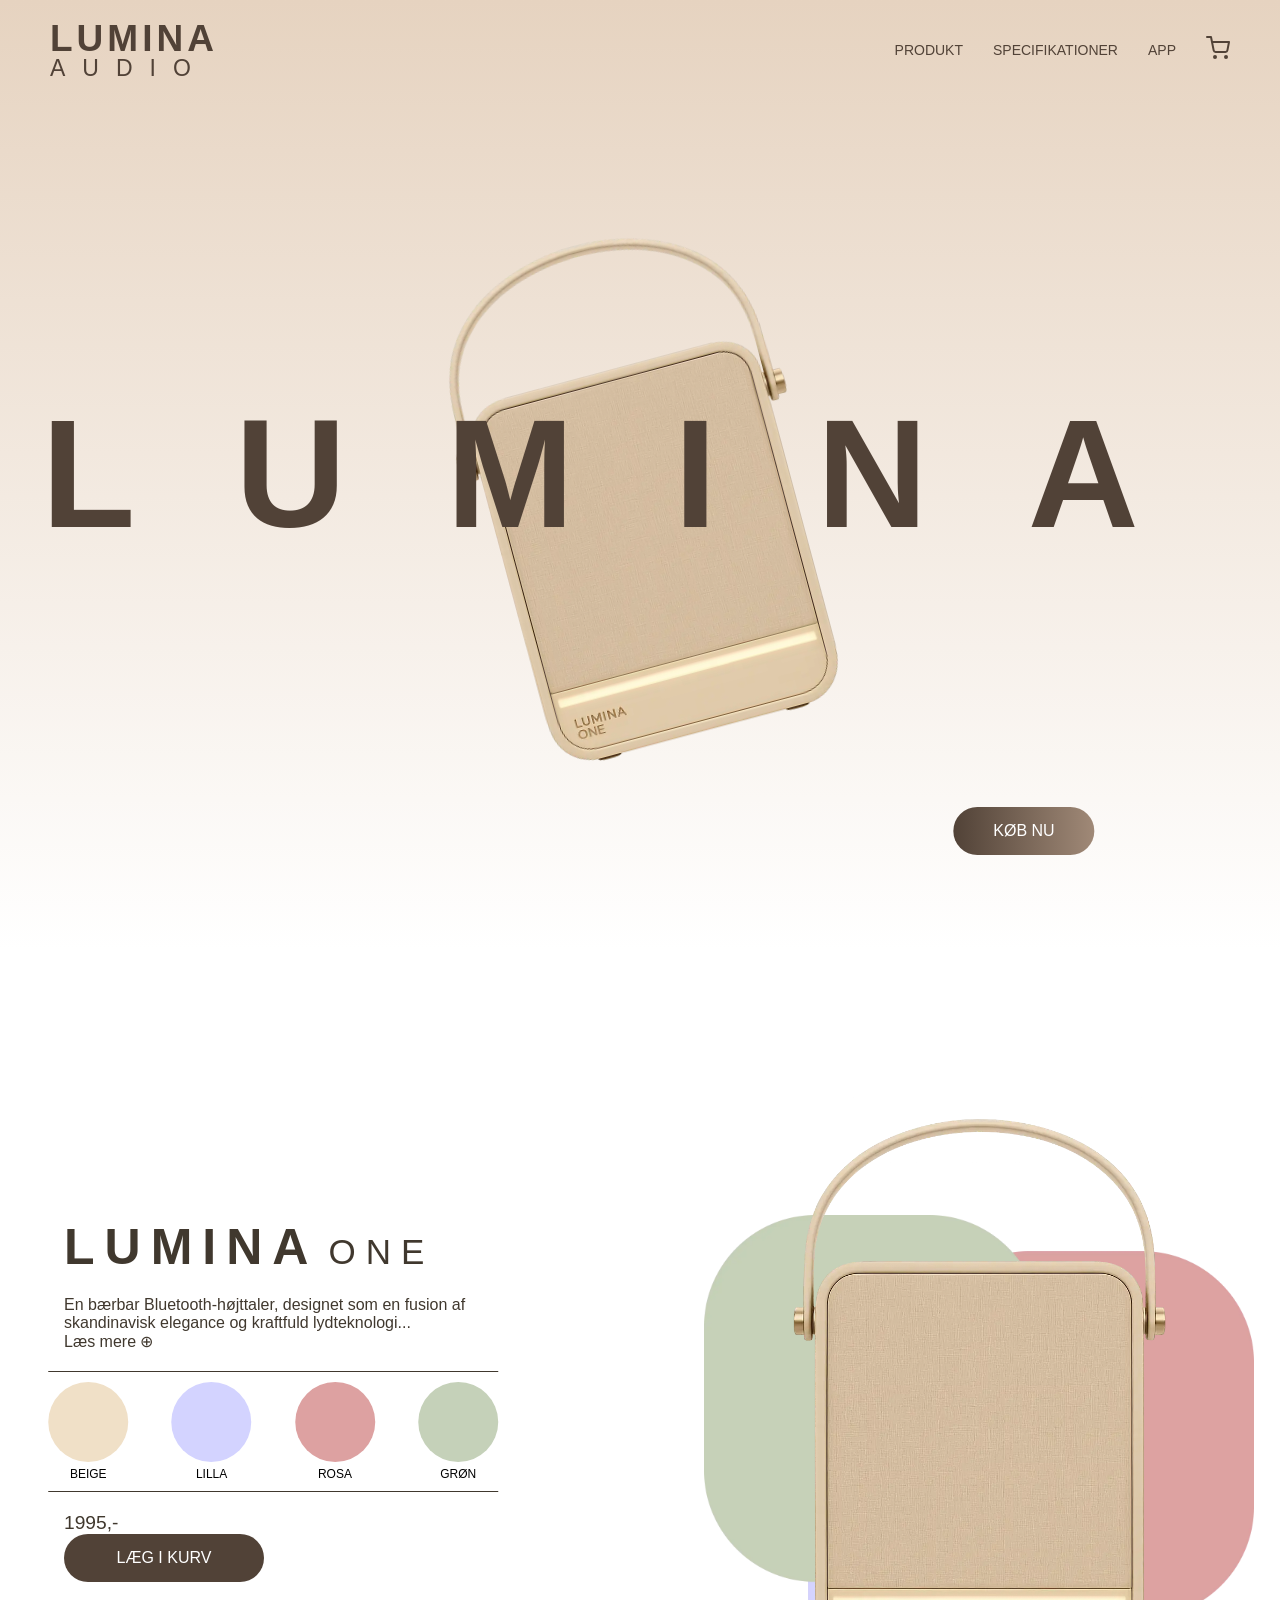
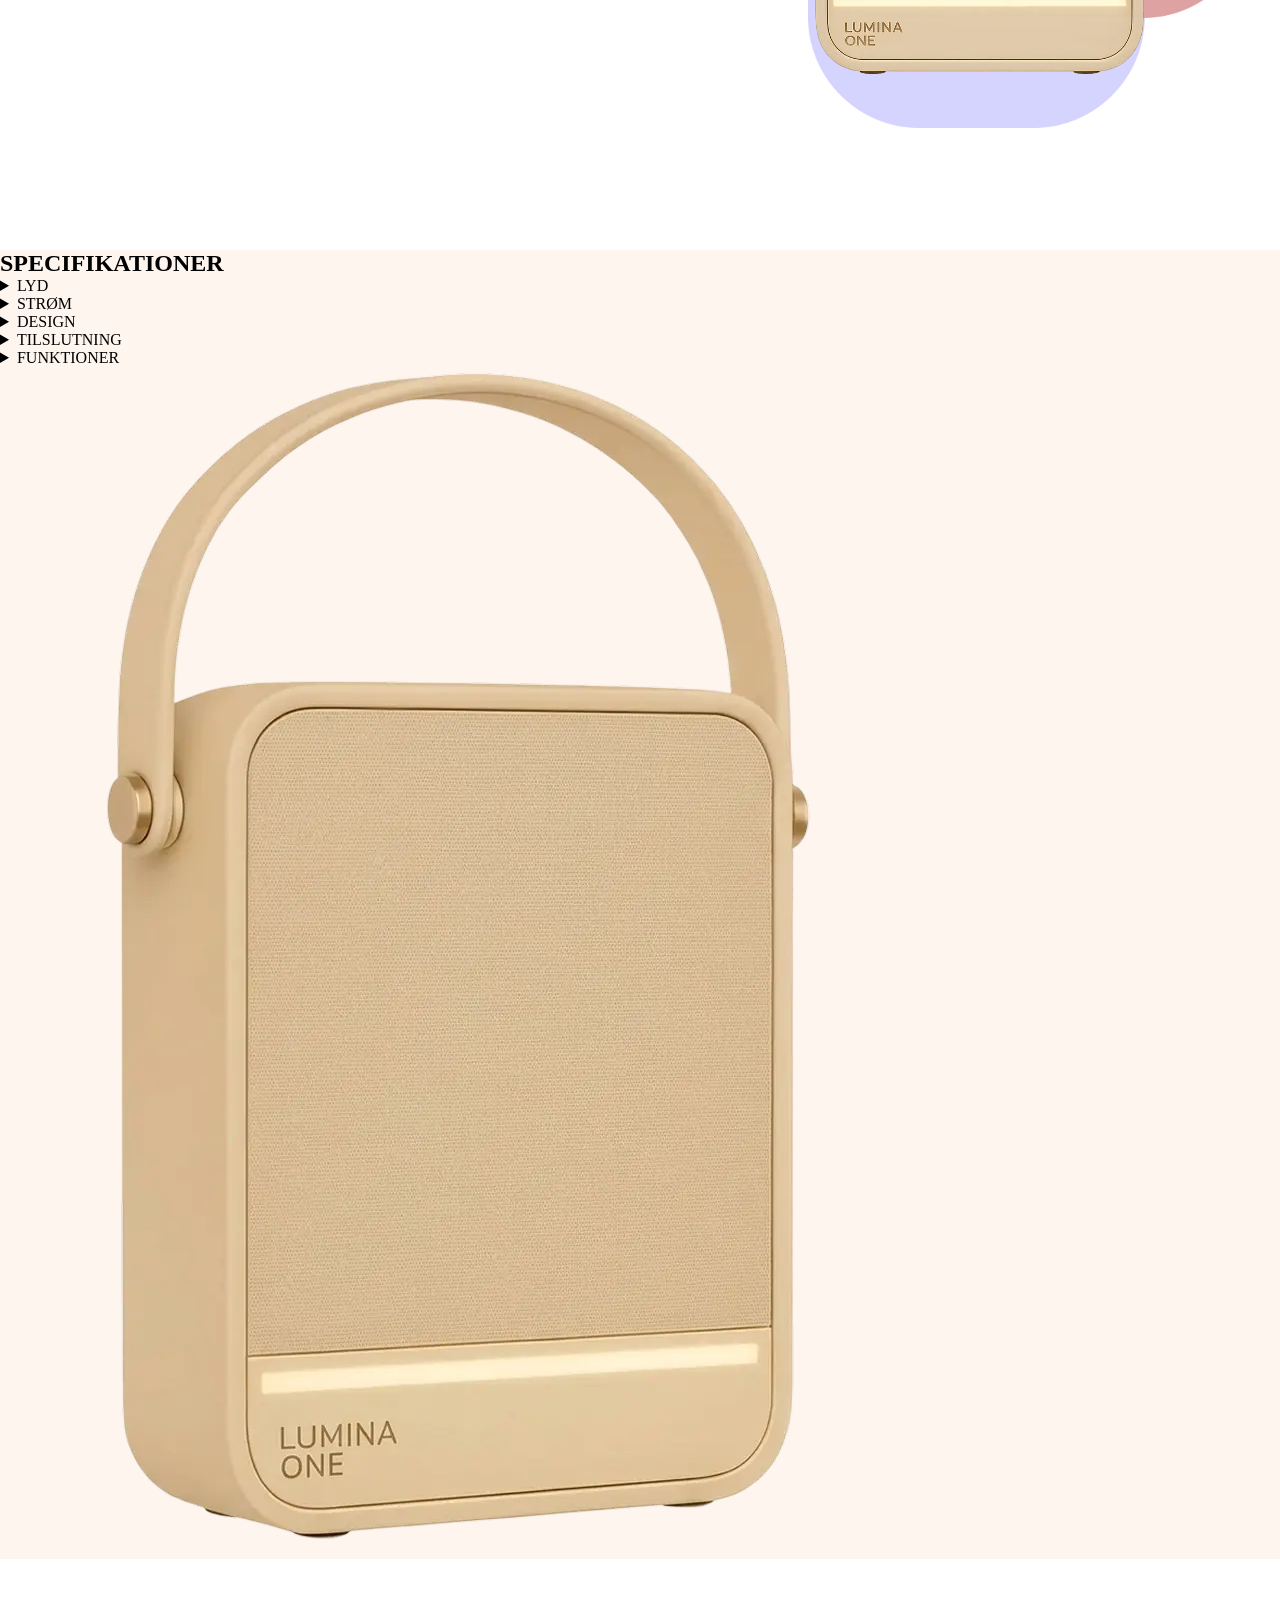
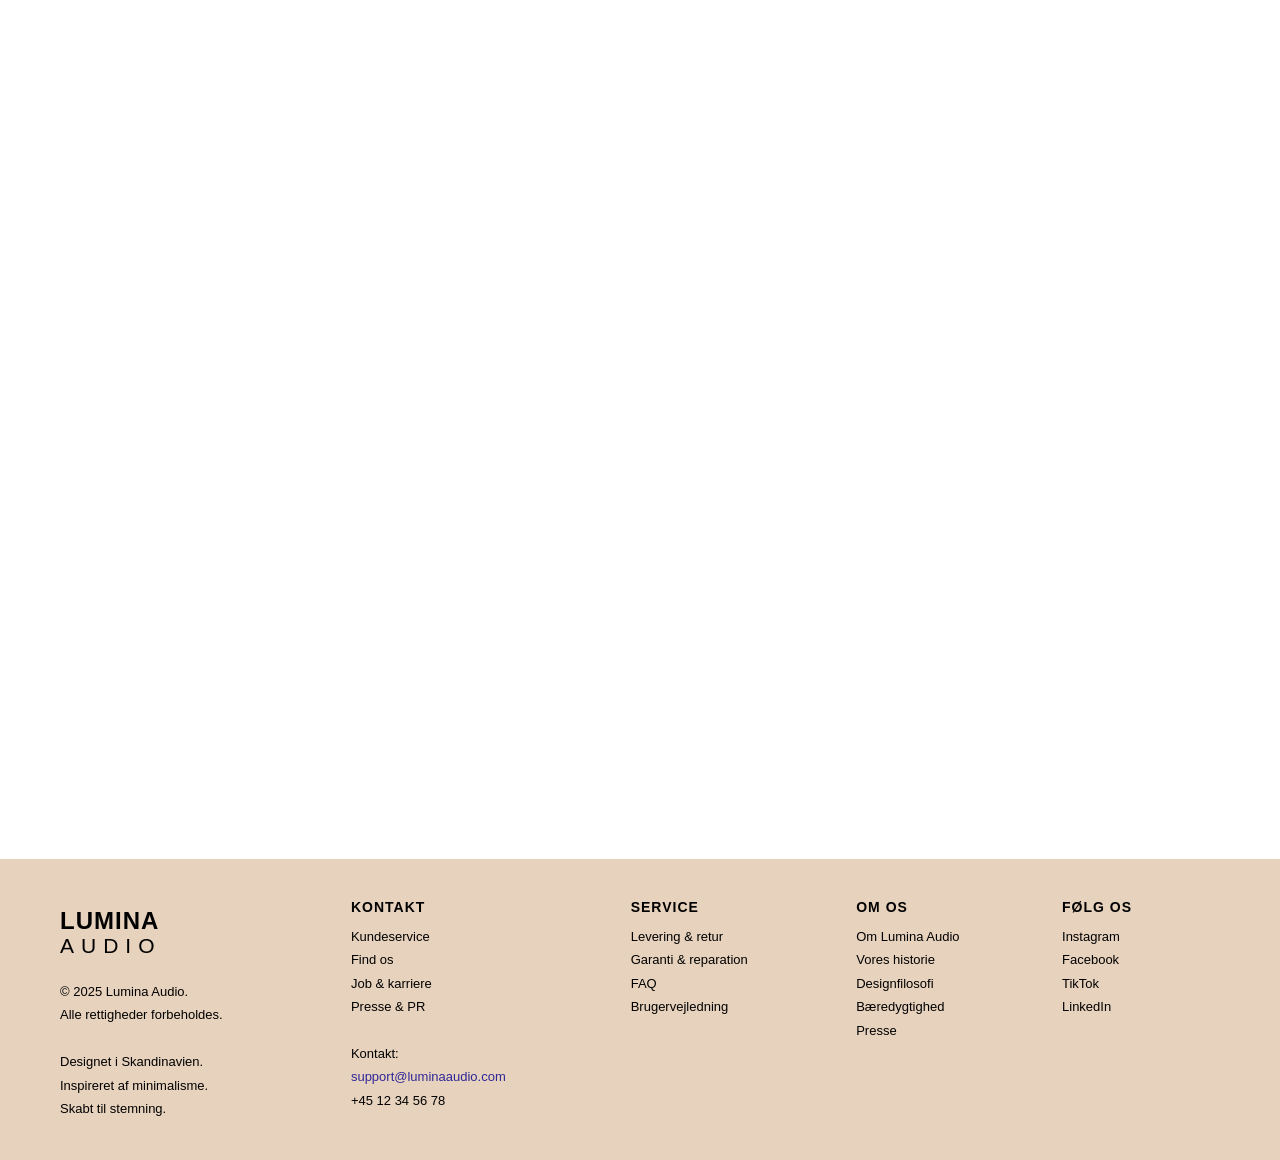
==== index.html @ b117fc0c "10. commit – optimeret og opdateret fonte i CSS - Fjernet de tre importerede fonte for at reducere m" ====
<!doctype html>
<html lang="da">
<head>
  <meta charset="UTF-8">
  <meta name="viewport" content="width=device-width, initial-scale=1.0">
  <title>Lumina Audio</title>
  <link rel="stylesheet" href="css/style.css">
  <link rel="shortcut icon" href="img/favicon.ico" type="image/x-icon">
</head>
<body>
<main>
<!-- Hero section med navbar -->
<section class="hero">
  <header>
    <nav class="navbar">
      <a href="index.html" class="logo">
        <p id="logo1">LUMINA</p>
        <p id="logo2">AUDIO</p>
      </a>

      <ul class="nav-links">
        <li>
          <a href="#produktus">PRODUKT</a>
        </li>
        <li>
          <a href="#specs">SPECIFIKATIONER</a>
        </li>
        <li>
          <a href="#app">APP</a>
        </li>
        <li>
          <a href="tak.html" aria-label="Gå til kurv">
            <img src="img/kurv.svg" alt="" class="cart">
          </a>
        </li>
        <li class="menu-toggle">
          <button type="button" aria-label="Åbn menu">
            ☰
          </button>
  </li>
      </ul>
    </nav>
  </header>

  <section class="hero-content">
    <h1 class="hovedskrift">LUMINA</h1>
    <img src="img/lumina-one-beige.webp" alt="Lumina One Bluetooth-højttaler i beige, 15 cm høj, 10 cm bred og 5 cm dyb" class="hero-img">
  
    <a href="tak.html" class="knap1">KØB NU</a>
  </section>
</section>

      <!-- Produkt sektion -->
      <section id="produktus" class="produkt">
        <article class="produktinfo">
          <div class="product-title">
            <h1 class="speclumina">LUMINA</h1>
            <span class="specone">ONE</span>
          </div>

          <details class="produktbeskrivelse">
            <summary>
              <span class="kort-beskrivelse">
                En bærbar Bluetooth-højttaler, designet som en fusion af
                skandinavisk elegance og kraftfuld lydteknologi...
              </span>

              <span class="laes-mere">
                Læs mere <span aria-hidden="true">⊕</span>
              </span>

              <span class="laes-mindre">
                Læs mindre <span aria-hidden="true">⊖</span>
              </span>
            </summary>

            <p>
              LUMINA One er en bærbar Bluetooth-højttaler, designet som en
              fusion af skandinavisk elegance og kraftfuld lydteknologi. Den er
              lavet til at være let, smuk og social, og har funktioner, der
              passer til den livsstil, hvor musik er et fællesskab – ikke bare
              en baggrund.
            </p>
          </details>

          <!-- FARVEVÆLGER MED STREGER -->
          <fieldset class="color-selector">
            <legend>Vælg farve</legend>

            <label for="beige" class="color-option">
              <input type="radio" id="beige" name="color" value="beige"/>
              <span class="color moonlight-white" aria-hidden="true"></span>
              <span>BEIGE</span>
            </label>

            <label for="lilla" class="color-option">
              <input type="radio" id="lilla" name="color" value="lilla" />
              <span class="color lavender-mist" aria-hidden="true"></span>
              <span>LILLA</span>
            </label>

            <label for="rosa" class="color-option">
              <input type="radio" id="rosa" name="color" value="rosa" />
              <span class="color dusty-rose" aria-hidden="true"></span>
              <span>ROSA</span>
            </label>

            <label for="groen" class="color-option">
              <input type="radio" id="groen" name="color" value="grøn" />
              <span class="color sage-green" aria-hidden="true"></span>
              <span>GRØN</span>
            </label>
          </fieldset>

          <p class="pris">1995,-</p>

          <a href="tak.html" class="buy">LÆG I KURV</a>
        </article>

  <figure>
    <img src="img/lumina-one-beige.webp" 
        alt="Lumina One Bluetooth-højttaler i beige, 15 cm høj, 10 cm bred og 5 cm dyb" 
        loading="lazy"
        class="billede">
  </figure>
  <figure>
    <img src="img/farve-illustration.webp" 
        class="trefarver" 
        alt=""
        loading="lazy">
  </figure>
</section>

  <!-- Specifikationer -->
<section class="specs" id="specs">

  <h2>SPECIFIKATIONER</h2>

  <details>
    <summary>LYD</summary>
    <p>
      Lydstyrke: Op til 100 dB – nok til en strandfest eller
      park-picnic uden at være “for meget”.
    </p>
  </details>

  <details>
    <summary>STRØM</summary>
    <p>
      Batteritid: Op til 18 timers spilletid – genopladeligt
      batteri via USB-C.
    </p>
  </details>

  <details>
    <summary>DESIGN</summary>
    <p>
      Vægt: Kun 1,5 kg – nem at tage med i hånden eller i den
      medfølgende stof-tote bag.
    </p>
    <p>
      Design: Bløde former, stofbeklædt front. Findes i farverne:
      Moonlight White, Dusty Rose, Sage Green, Lavender Mist.
    </p>
  </details>

  <details>
    <summary>TILSLUTNING</summary>
    <p>
      Bluetooth 5.3, AUX-indgang og mulighed for at parre op til
      3 andre Lumina One enheder.
    </p>
  </details>

  <details>
    <summary>FUNKTIONER</summary>
    <p>
      Social Connect: Funktion der gør det nemt at "blende" din
      playliste med andres via app'en – perfekt til fællesfester.
    </p>
    <p>
      IPX5 vandafvisende – tåler lidt regn og pool-splash.
    </p>
    <p>
      Lysstemning: Integreret ambient-lys med forskellige
      stemninger.
    </p>
  </details>

  <img
    class="specs-image"
    src="img/lumina-one-beige-roteret.webp"
    alt="Lumina One Bluetooth-højttaler i beige"
    loading="lazy"
  >

</section>

      <!-- App -->
      <section class="app" id="app"></section>
    </main>
    <!-- Footer -->
    <footer>
      <table>
        <tr>
          <td class="col">
            <p class="footer-logo1">LUMINA </p>
            <p class="footer-logo2">AUDIO</p>
            <p>
              © 2025 Lumina Audio.<br />
              Alle rettigheder forbeholdes.<br /><br />
              Designet i Skandinavien.<br />
              Inspireret af minimalisme.<br />
              Skabt til stemning.
            </p>
          </td>
          <td class="col">
            <h3>KONTAKT</h3>
            <p>
              Kundeservice<br />
              Find os<br />
              Job & karriere<br />
              Presse & PR<br /><br />
              Kontakt:<br />
              <a href="mailto:support@luminaaudio.com" class="mail"
                >support@luminaaudio.com</a
              ><br />
              +45 12 34 56 78
            </p>
          </td>
          <td class="col">
            <h3>SERVICE</h3>
            <p>
              Levering & retur<br />
              Garanti & reparation<br />
              FAQ<br />
              Brugervejledning
            </p>
          </td>
          <td class="col">
            <h3>OM OS</h3>
            <p>
              Om Lumina Audio<br />
              Vores historie<br />
              Designfilosofi<br />
              Bæredygtighed<br />
              Presse
            </p>
          </td>
          <td class="col">
            <h3>FØLG OS</h3>
            <p>
              Instagram<br />
              Facebook<br />
              TikTok<br />
              LinkedIn
            </p>
          </td>
        </tr>
      </table>
    </footer>
  </body>
</html>
---- css/style.css ----
/* Reset */
* {
  margin: 0;
  padding: 0;
  box-sizing: border-box;
}

html {
  scroll-behavior: smooth;
}

:root {
  --farve1: #fef5ef;
  --farve2: #e1d3c2;
  --farve3: #f0e4d9;
  --font-farve: #514237;

    --logo-font: "Arial Narrow", Arial, sans-serif;
    --overskrift-font: "Avenir Next", Arial, sans-serif;
    --brødtekst-font: "Helvetica Neue", Arial, sans-serif;
}
/* Hero sektion */
.hero {
  background: linear-gradient(to bottom, rgba(230, 211, 192, 1), white);
  position: relative;
  width: 100%;
  max-width: 100%;
  overflow: hidden;
}

/* Navbar */
/*præsenter dette også*/
.navbar {
  width: 100%;
  padding: 20px 50px;
  display: flex;
  justify-content: space-between;
  align-items: center;
  position: fixed;
  top: 0;
  left: 0;
  z-index: 15;
  background: transparent;
}

.logo {
  display: flex;
  flex-direction: column;
  line-height: 1;
  text-decoration: none;
}

#logo1 {
  font-family: var(--logo-font);
  font-size: 37px;
  font-weight: 700;
  color: var(--font-farve);
  letter-spacing: 4px;
}

#logo2 {
  font-family: var(--brødtekst-font);
  font-size: 23px;
  color: var(--font-farve);
  letter-spacing: 17px;
}

.nav-links {
  list-style: none;
  display: flex;
  gap: 30px;
  align-items: center;
}

.nav-links a {
  font-family: var(--brødtekst-font);
  font-size: 14px;
  text-decoration: none;
  color: var(--font-farve);
  transition: 0.3s ease;
}
.nav-links a:hover {
  color: #a08977;
}

.cart {
  width: 24px;
  height: auto;
  transition: 0.3s ease;
}
.cart:hover {
  transform: scale(1.1);
}

.menu-toggle {
  display: none;
}

.menu-toggle button {
  border: none;
  background: none;
  font-size: 22px;
  color: var(--font-farve);
  cursor: pointer;
}

/* Hero indhold */
.hero-content {
  position: relative;
  display: grid;
  justify-content: center;
  align-items: center;
  padding: 120px 5% 80px; /* procentbaseret vandret padding */
  text-align: center;
  z-index: 1;
  width: 100%;
  max-width: 100%;
}

/* Præsenter dette hero section */
.hovedskrift {
  font-family: var(--overskrift-font);
  font-size: clamp(4rem, 12vw, 12rem); /* min, fleks, maks tekststørrelse*/
  font-weight: 700;
  color: var(--font-farve);
  line-height: 1;
  position: absolute;
  top: 50%;
  left: 50%;
  transform: translate(-50%, -50%);
  z-index: 2;
  letter-spacing: 100px;
  white-space: nowrap;
}

.hero-img {
  width: min(500px, 45vw);
  height: auto;
  position: relative;
  z-index: 1;
  justify-self: center;
  transform: rotate(-15deg);
}

/* Knap */
.knap1 {
  position: absolute;
  bottom: 10%;
  left: 80%;
  transform: translateX(-50%);
  padding: 15px 40px;
  border: none;
  border-radius: 30px;
  background: linear-gradient(to right, #514237, #a08977);
  color: white;
  font-family: var(--overskrift-font);
  font-size: 16px;
  cursor: pointer;
  transition: 0.3s ease;
  text-decoration: none;
}
.knap1:hover {
  transform: translateX(-50%) scale(1.05);
}

/*præsentation af hero færdig*/

/* Produkt sektion */
.produkt {
  background: #ffffff;
  display: flex;
  flex-wrap: wrap;
  justify-content: space-between;
  align-items: center;
  gap: 40px;
  min-height: 100vh;
  padding: 80px 5%;
}

.product-title {
  display: flex;
  align-items: baseline;
  gap: 10px;
}

.speclumina {
  font-size: 50px;
  font-family: var(--logo-font);
  color: #40382e;
  letter-spacing: 10px;
}
.specone {
  font-size: 35px;
  font-family: var(--brødtekst-font);
  color: #40382e;
  letter-spacing: 10px;
}

.produktbeskrivelse {
  font-family: var(--brødtekst-font);
  font-size: 16px;
  color: #40382e;
  margin: 20px 0;
}

/* FARVEVÆLGER */
.color-selector {
  border-top: 1px solid #40382e;
  border-bottom: 1px solid #40382e;
  padding: 10px 0;
  margin: 20px 0;
  width: 100%;
  display: flex;
  justify-content: space-between;
  gap: 8px;
  border-left: none;
  border-right: none;
  border-radius: 0;
  transform: translateX(-3.5%);
}

.color-selector legend {
  position: absolute;
  width: 1px;
  height: 1px;
  overflow: hidden;
  clip: rect(0 0 0 0);
}

.color-option {
  display: flex;
  flex-direction: column;
  align-items: center;
  gap: 5px;
  cursor: pointer;
  font-family: var(--brødtekst-font);
  font-size: 12px;
}

.color-option input {
  position: absolute;
  opacity: 0;
}

.color {
  width: 80px;
  height: 80px;
  border-radius: 50%;
  display: block;
}

.color-option input:checked + .color {
  outline: 1px solid #40382e;
  outline-offset: 3px;
}

.moonlight-white {
  background-color: #f0e0c7;
}

.lavender-mist {
  background-color: #d3d3ff;
}

.dusty-rose {
  background-color: #dda1a1;
}

.sage-green {
  background-color: #c5d1b9;
}

/* Placering af tekstblok */
.produktinfo {
  flex: 1 1 350px;
  max-width: 450px;
}

/* Knap: LÆG I KURV */
.buy {
  display: inline-block;
  padding: 15px 40px;
  border: none;
  border-radius: 40px;
  background: var(--font-farve);
  color: white;
  font-family: var(--overskrift-font);
  font-size: 16px;
  text-align: center;
  text-decoration: none;
  cursor: pointer;
  transition: 0.3s ease;
  width: min(200px, 25vw);
}
.buy:hover {
  transform: scale(1.05);
}

/* Billeder */
.trefarver {
  position: absolute;
  z-index: 0;
  max-width: 550px;
  width: 43vw;
  left: 55%;
  top: 135%;
}

.billede {
  position: absolute;
  top: 110%;
  left: 55%;
  z-index: 10;
  max-width: 550px;
  width: 43vw;
  height: auto;
}

.produkt-billeder {
  position: relative;
  flex: 1 1 350px;
  min-height: 420px;
}

.pris {
  margin-top: 15px;  
  font-family: var(--brødtekst-font);
  font-size: clamp(16px, 1.5vw, 20px);
  color: #40382e;
}

/* Andre sektioner */
.specs {
  min-height: 100vh;
  background: url("../img/futtemus.png");
  background-size: contain;
  background-position: center;
  background-repeat: no-repeat;
  background-color: var(--farve1);
}
.app {
  min-height: 100vh;
  background: url("../img/diskus.png");
  background-size: contain;
  background-position: center;
  background-repeat: no-repeat;
  background-color: white;
}

/* Footer */
footer {
  background-color: #e7d2bd;
  padding: 40px 60px;
  min-height: 30vh;
  color: black;
  font-family: var(--brødtekst-font);
}
footer table {
  width: 100%;
  border-collapse: collapse;
}
footer .col {
  vertical-align: top;
  padding-right: 40px;
}
.footer-logo1 {
  font-size: 24px;
  font-family: var(--logo-font);
  letter-spacing: 1px;
  font-weight: 600;
}

.footer-logo2 {
    font-size: 21px;
    font-family: var(--logo-font);
    letter-spacing: 7px;
    margin-bottom: 15px;
    margin-top: -15px;
}

footer h3 {
  font-size: 14px;
  margin-bottom: 10px;
  letter-spacing: 1px;
}
footer p {
  font-size: 13px;
  line-height: 1.8;
}
footer a {
  color: black;
  text-decoration: none;
}
footer a:hover {
  text-decoration: underline;
}
.mail {
  color: rgb(47, 39, 152);
}

/* Udfoldelig produktbeskrivelse */

.produktbeskrivelse {
  display: flex;
  flex-direction: column;
}

.produktbeskrivelse summary {
  order: 2;
  list-style: none;
  cursor: pointer;
  display: block;
}

.produktbeskrivelse summary::marker {
  content: "";
}

.produktbeskrivelse summary::-webkit-details-marker {
  display: none;
}

.produktbeskrivelse .kort-beskrivelse {
  display: -webkit-box;
  -webkit-line-clamp: 2;
  -webkit-box-orient: vertical;
  overflow: hidden;
}

.produktbeskrivelse .laes-mere {
  display: block;
  font-family: var(--brødtekst-font);
}

.produktbeskrivelse .laes-mindre {
  display: none;
  font-family: var(--brødtekst-font);
}

.produktbeskrivelse p {
  order: 1;
  margin: 0;
  font-family: var(--brødtekst-font);
}

.produktbeskrivelse:not([open]) p {
  display: none;
}

.produktbeskrivelse[open] .kort-beskrivelse {
  display: none;
}

.produktbeskrivelse[open] .laes-mere {
  display: none;
}

.produktbeskrivelse[open] .laes-mindre {
  display: block;
}

@media (max-width: 600px) {

  /* generel mobil */

  html,
  body {
    width: 100%;
    max-width: 100%;
    margin: 0;
    padding: 0;
    overflow-x: hidden;
  }

  main {
    width: 100%;
    max-width: 100%;
    margin: 0;
    padding: 0;
  }


  /* hero */

  .hero {
    width: 100%;
    max-width: 100%;
    margin: 0;
    padding: 0;
    overflow: hidden;
  }

  .hero-content {
    width: 100%;
    max-width: 100%;
    height: 870px;
    padding: 120px 0 0;
    display: block;
    position: relative;
  }

  #logo1 {
    font-size: 30px;
  }

  .hero-img {
    position: absolute;
    width: 360px;
    max-width: 100%;
    height: auto;
    top: 140px;
    left: 50%;
    transform: translateX(-50%) rotate(-15deg);
    z-index: 1;
  }

  .hovedskrift {
    position: absolute;
    top: 400px;
    left: 50%;
    width: 100%;
    transform: translateX(-50%);
    font-size: 66px;
    letter-spacing: 15px;
    white-space: nowrap;
    text-align: center;
    z-index: 2;
  }

  .knap1 {
    position: absolute;
    top: 690px;
    width: 200px;
    left: 35%;
    transform: translateX(-50%);
    justify-content: center;
    z-index: 3;
    padding: 22.5px;
    font-size: 34px;
    text-decoration: none;
  }


  /* header/navbar */

  .navbar {
    position: absolute;
    top: 0;
    left: 0;
    width: 100%;
    max-width: 100%;
    padding: 40px;
    display: flex;
    justify-content: space-between;
    align-items: center;
    box-sizing: border-box;
    background: var(--farve1);
  }

  #logo1 {
    font-size: 30px;
    letter-spacing: 3px;
  }

  #logo2 {
    font-size: 21px;
    letter-spacing: 11px;
  }

  .nav-links {
    display: flex;
    align-items: center;
    gap: 27px;
  }

  .nav-links li:nth-child(1),
  .nav-links li:nth-child(2),
  .nav-links li:nth-child(3) {
    display: none;
}

.menu-toggle {
  display: block;
}
.menu-toggle button {
  font-size: 50px;
  line-height: 1;
  padding: 0;
}

  .cart {
    width: 44px;
  }


  /* produktsektion */

  .produkt {
    flex-direction: column;
    width: 100%;
    max-width: 100%;
    min-height: auto;
    position: relative;
    padding: 40px 5% 0;
  }

  .produktinfo {
    width: 90%;
    max-width: 350px;
    margin: 0 auto;
  }

  .product-title{
    justify-content: center;
  }

  .trefarver {
    position: absolute;
    max-width: 550px;
    width: 95%;
    left: 2.5%;
    margin-top: -730px;
  }

  .billede {
    position: relative;
    max-width: 550px;
    width: 85%;
    left: 7%;
    margin-top: -85px;
  }

  .pris {
    position: static;
    left: 5%;
    top: 400px;
    font-size: 20px;
  }

  .buy {
    position: static;
    display: block;
    width: 200px;
    padding: 30px;
    font-size: 18px;
    margin: 20px auto 0;
  }

  /* Specifikationer*/
  .specs {
  background-color: var(--farve1);
  padding: 50px 20px;
}

.specs h2 {
  text-align: center;
  margin-bottom: 20px;
  font-size: 30px;
  letter-spacing: 5px;
  font-family: var(--overskrift-font);
  color: var(--font-farve);
}

.specs details {
  border-top: 1px solid #40382e;
  padding: 13px 0;
  font-family: var(--brødtekst-font);
  color: var(--font-farve);
}

.specs details:last-of-type {
  border-bottom: 1px solid #40382e;
}

.specs summary {
  list-style: none;
  cursor: pointer;
  display: flex;
  justify-content: space-between;
  align-items: center;
  padding-left: 10px;
  padding-right: 10px;
  font-size: 18px;
  letter-spacing: 3px;
  font-weight: 500;
}

.specs summary::after {
  content: "+";
  font-size: 28px;
  font-weight: normal;
}

.specs details[open] summary::after {
  content: "−";
}

.specs summary::-webkit-details-marker {
  display: none;
}

.specs details p {
  margin: 20px 0 0;
  font-size: 16px;
  line-height: 1.5;
  font-family: var(--brødtekst-font);
}

.specs-image {
  display: block;
  width: 80%;
  max-width: 350px;
  height: auto;
  margin: 40px auto 0;
}


  /* footer */
  footer {
    width: 100%;
    max-width: 100%;
    box-sizing: border-box;

    margin: 0;
    padding: 30px 20px;

    min-height: auto;
    overflow: hidden;
  }

  footer table {
    width: 100%;
    max-width: 100%;
    table-layout: fixed;
  }

  footer .col {
    padding-right: 10px;
    vertical-align: top;
  }

  footer h2.logo {
    font-size: 16px;
    letter-spacing: 1px;
  }

  footer h3 {
    font-size: 9px;
    margin-bottom: 6px;
  }

  footer p {
    font-size: 9px;
    line-height: 1.5;
  }

}
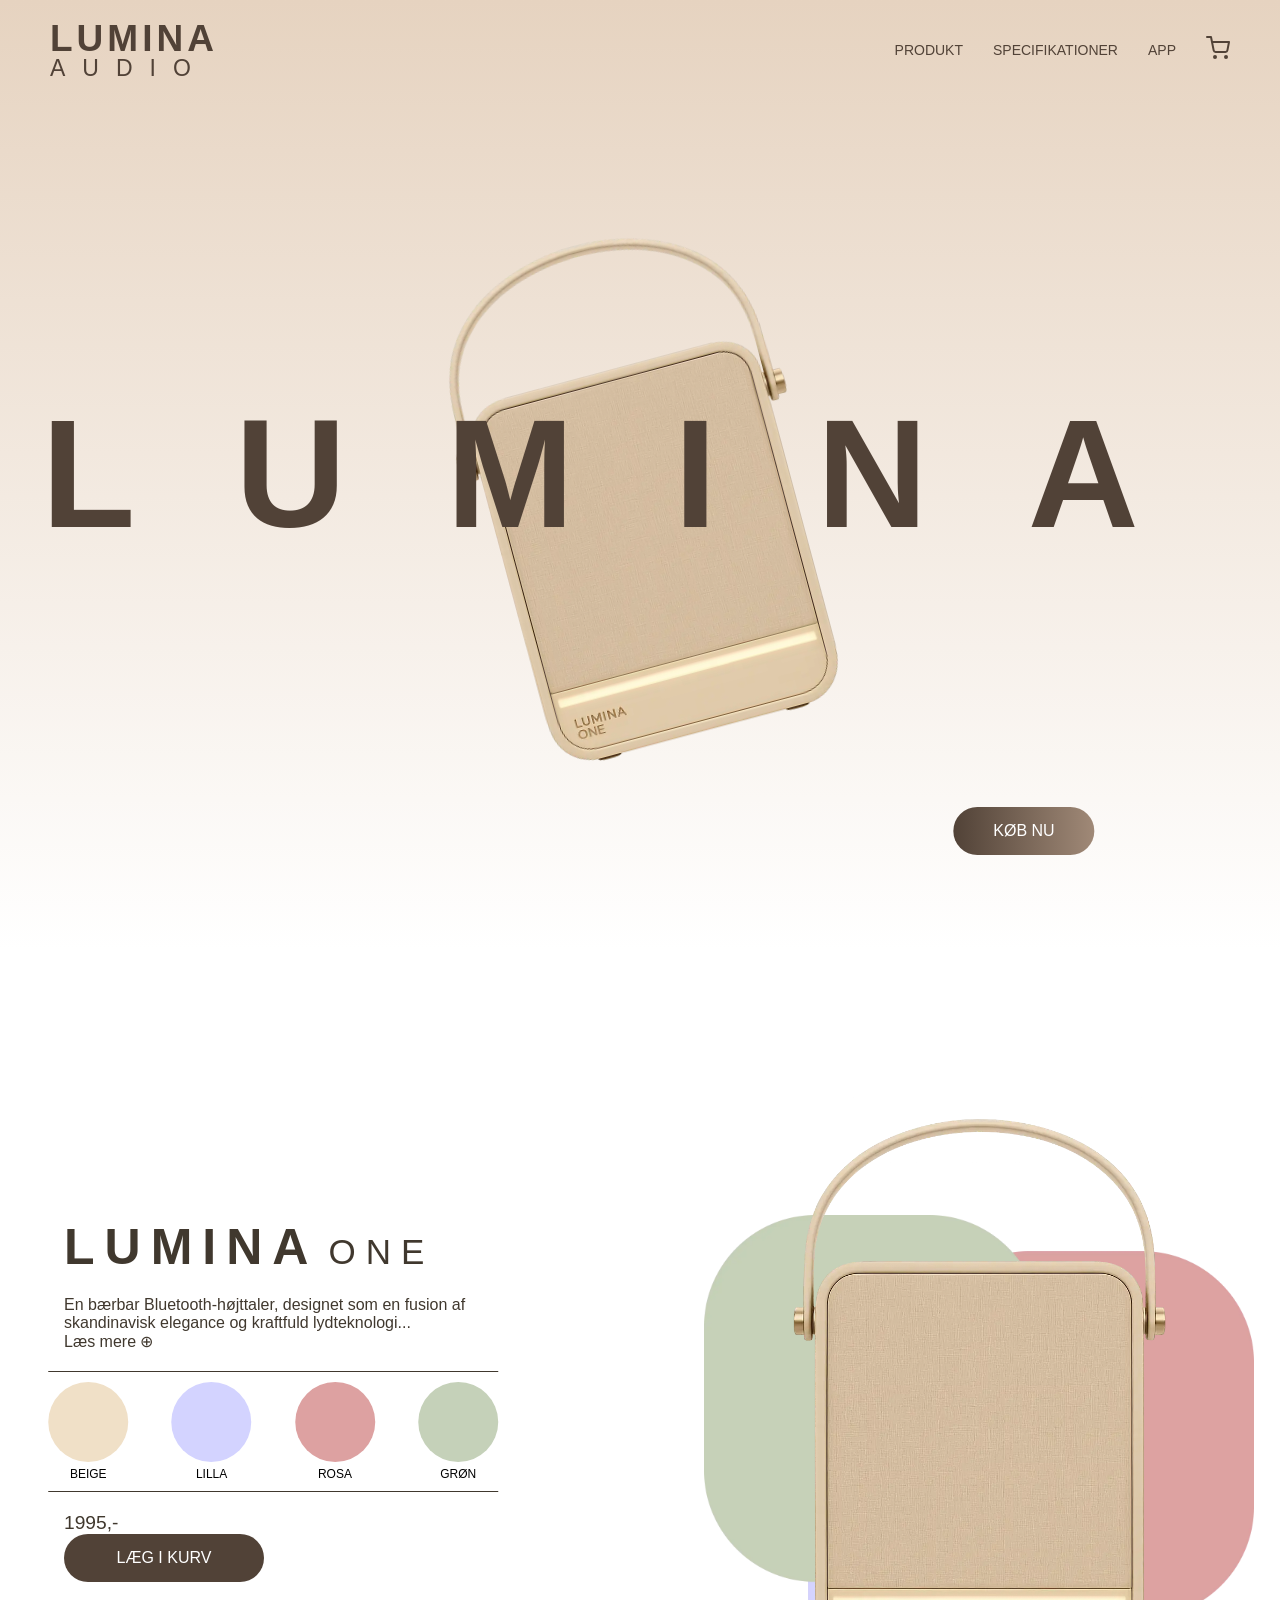
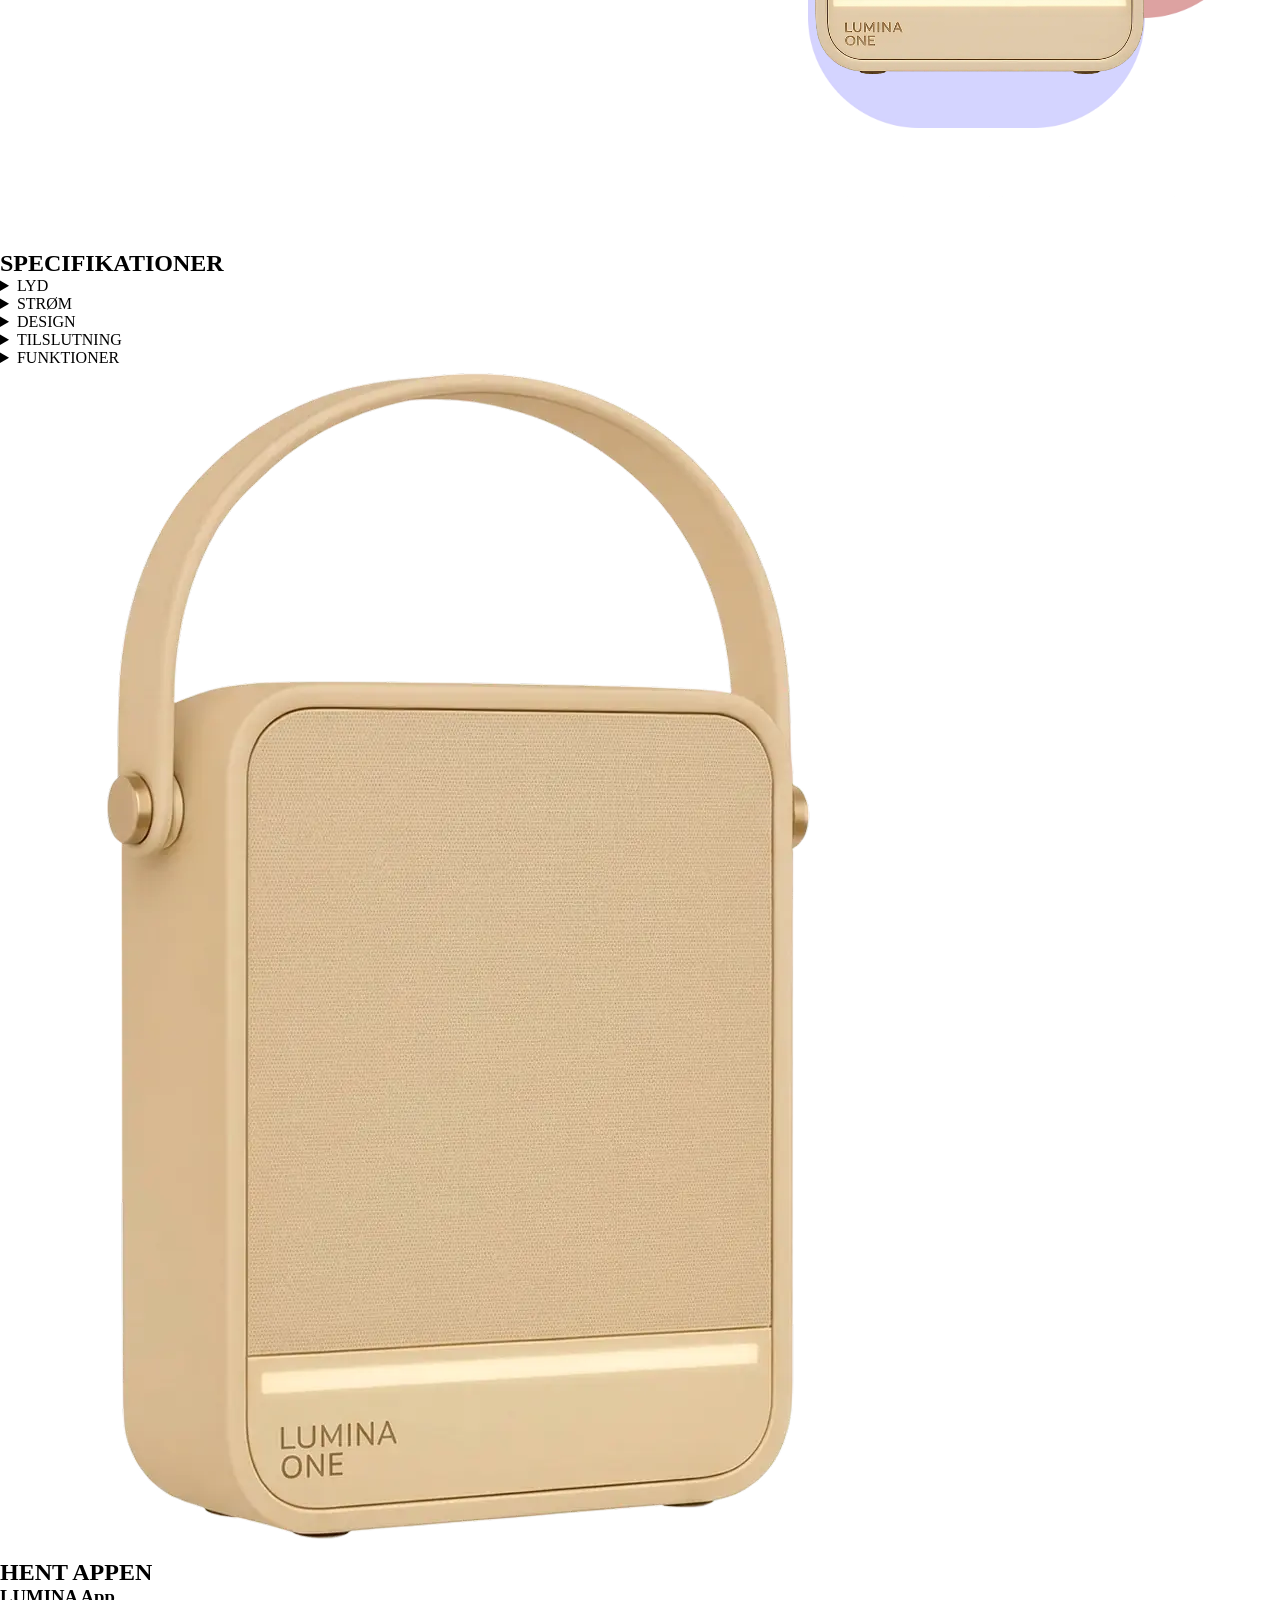
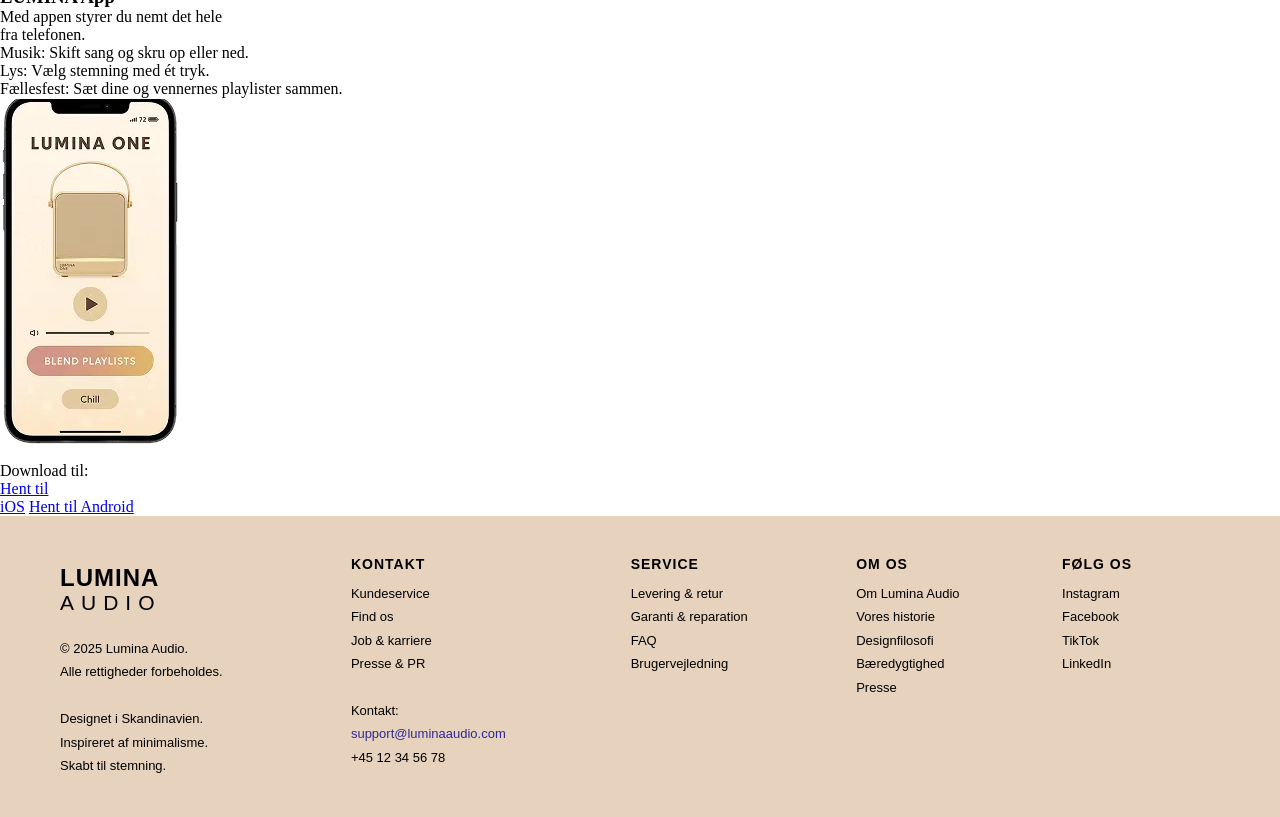
==== commit 20685870: "12. commit – opbygning og styling af app sektionen - Opbygget semantisk HTML til app sektionen  - St" ====
--- a/index.html
+++ b/index.html
@@ -193,11 +193,34 @@
     alt="Lumina One Bluetooth-højttaler i beige"
     loading="lazy"
   >
-
 </section>
 
       <!-- App -->
-      <section class="app" id="app"></section>
+      <section class="app" id="app">
+        <h2>HENT APPEN</h2>
+
+        <h3>LUMINA App</h3>
+
+        <p>Med appen styrer du nemt det hele<br>fra telefonen.</p>
+
+        <ul>
+            <li>Musik: Skift sang og skru op eller ned.</li>
+            <li>Lys: Vælg stemning med ét tryk.</li>
+            <li>Fællesfest: Sæt dine og vennernes playlister sammen.</li>
+        </ul>
+
+        <img src="img/iphone-lumina-app-playlist.webp"
+            alt="Lumina App vist på en smartphone"
+            loading="lazy">
+
+        <div class="download">
+          <p>Download til:</p>
+          <a href="#">Hent til<br> iOS</a>
+          <a href="#">Hent til Android</a>
+        </div>
+
+      </section>
+    
     </main>
     <!-- Footer -->
     <footer>
--- a/css/style.css
+++ b/css/style.css
@@ -19,17 +19,9 @@
     --overskrift-font: "Avenir Next", Arial, sans-serif;
     --brødtekst-font: "Helvetica Neue", Arial, sans-serif;
 }
-/* Hero sektion */
-.hero {
-  background: linear-gradient(to bottom, rgba(230, 211, 192, 1), white);
-  position: relative;
-  width: 100%;
-  max-width: 100%;
-  overflow: hidden;
-}
-
-/* Navbar */
-/*præsenter dette også*/
+
+
+/* Navigation/header */
 .navbar {
   width: 100%;
   padding: 20px 50px;
@@ -104,7 +96,15 @@
   cursor: pointer;
 }
 
-/* Hero indhold */
+/* Hero sektion */
+.hero {
+  background: linear-gradient(to bottom, rgba(230, 211, 192, 1), white);
+  position: relative;
+  width: 100%;
+  max-width: 100%;
+  overflow: hidden;
+}
+
 .hero-content {
   position: relative;
   display: grid;
@@ -117,7 +117,6 @@
   max-width: 100%;
 }
 
-/* Præsenter dette hero section */
 .hovedskrift {
   font-family: var(--overskrift-font);
   font-size: clamp(4rem, 12vw, 12rem); /* min, fleks, maks tekststørrelse*/
@@ -163,8 +162,6 @@
   transform: translateX(-50%) scale(1.05);
 }
 
-/*præsentation af hero færdig*/
-
 /* Produkt sektion */
 .produkt {
   background: #ffffff;
@@ -189,6 +186,7 @@
   color: #40382e;
   letter-spacing: 10px;
 }
+
 .specone {
   font-size: 35px;
   font-family: var(--brødtekst-font);
@@ -203,7 +201,7 @@
   margin: 20px 0;
 }
 
-/* FARVEVÆLGER */
+/* Farvevælger */
 .color-selector {
   border-top: 1px solid #40382e;
   border-bottom: 1px solid #40382e;
@@ -329,24 +327,6 @@
   color: #40382e;
 }
 
-/* Andre sektioner */
-.specs {
-  min-height: 100vh;
-  background: url("../img/futtemus.png");
-  background-size: contain;
-  background-position: center;
-  background-repeat: no-repeat;
-  background-color: var(--farve1);
-}
-.app {
-  min-height: 100vh;
-  background: url("../img/diskus.png");
-  background-size: contain;
-  background-position: center;
-  background-repeat: no-repeat;
-  background-color: white;
-}
-
 /* Footer */
 footer {
   background-color: #e7d2bd;
@@ -355,21 +335,23 @@
   color: black;
   font-family: var(--brødtekst-font);
 }
+
 footer table {
   width: 100%;
   border-collapse: collapse;
 }
+
 footer .col {
   vertical-align: top;
   padding-right: 40px;
 }
+
 .footer-logo1 {
   font-size: 24px;
   font-family: var(--logo-font);
   letter-spacing: 1px;
   font-weight: 600;
 }
-
 .footer-logo2 {
     font-size: 21px;
     font-family: var(--logo-font);
@@ -383,10 +365,12 @@
   margin-bottom: 10px;
   letter-spacing: 1px;
 }
+
 footer p {
   font-size: 13px;
   line-height: 1.8;
 }
+
 footer a {
   color: black;
   text-decoration: none;
@@ -394,6 +378,7 @@
 footer a:hover {
   text-decoration: underline;
 }
+
 .mail {
   color: rgb(47, 39, 152);
 }
@@ -561,7 +546,6 @@
     font-size: 30px;
     letter-spacing: 3px;
   }
-
   #logo2 {
     font-size: 21px;
     letter-spacing: 11px;
@@ -573,24 +557,25 @@
     gap: 27px;
   }
 
-  .nav-links li:nth-child(1),
-  .nav-links li:nth-child(2),
-  .nav-links li:nth-child(3) {
-    display: none;
-}
-
-.menu-toggle {
-  display: block;
-}
-.menu-toggle button {
-  font-size: 50px;
-  line-height: 1;
-  padding: 0;
-}
-
-  .cart {
-    width: 44px;
-  }
+    .nav-links li:nth-child(1),
+    .nav-links li:nth-child(2),
+    .nav-links li:nth-child(3) {
+        display: none;
+    }
+
+    .menu-toggle {
+        display: block;
+    }
+
+    .menu-toggle button {
+        font-size: 50px;
+        line-height: 1;
+        padding: 0;
+    }
+
+    .cart {
+        width: 44px;
+    }
 
 
   /* produktsektion */
@@ -646,112 +631,212 @@
     margin: 20px auto 0;
   }
 
+
   /* Specifikationer*/
-  .specs {
-  background-color: var(--farve1);
-  padding: 50px 20px;
-}
-
-.specs h2 {
-  text-align: center;
-  margin-bottom: 20px;
-  font-size: 30px;
-  letter-spacing: 5px;
-  font-family: var(--overskrift-font);
-  color: var(--font-farve);
-}
-
-.specs details {
-  border-top: 1px solid #40382e;
-  padding: 13px 0;
-  font-family: var(--brødtekst-font);
-  color: var(--font-farve);
-}
-
-.specs details:last-of-type {
-  border-bottom: 1px solid #40382e;
-}
-
-.specs summary {
-  list-style: none;
-  cursor: pointer;
-  display: flex;
-  justify-content: space-between;
-  align-items: center;
-  padding-left: 10px;
-  padding-right: 10px;
-  font-size: 18px;
-  letter-spacing: 3px;
-  font-weight: 500;
-}
-
-.specs summary::after {
-  content: "+";
-  font-size: 28px;
-  font-weight: normal;
-}
-
-.specs details[open] summary::after {
-  content: "−";
-}
-
-.specs summary::-webkit-details-marker {
-  display: none;
-}
-
-.specs details p {
-  margin: 20px 0 0;
-  font-size: 16px;
-  line-height: 1.5;
-  font-family: var(--brødtekst-font);
-}
-
-.specs-image {
-  display: block;
-  width: 80%;
-  max-width: 350px;
-  height: auto;
-  margin: 40px auto 0;
-}
-
-
-  /* footer */
-  footer {
-    width: 100%;
-    max-width: 100%;
-    box-sizing: border-box;
-
-    margin: 0;
-    padding: 30px 20px;
-
-    min-height: auto;
-    overflow: hidden;
-  }
-
-  footer table {
-    width: 100%;
-    max-width: 100%;
-    table-layout: fixed;
-  }
-
-  footer .col {
-    padding-right: 10px;
-    vertical-align: top;
-  }
-
-  footer h2.logo {
-    font-size: 16px;
-    letter-spacing: 1px;
-  }
-
-  footer h3 {
-    font-size: 9px;
-    margin-bottom: 6px;
-  }
-
-  footer p {
-    font-size: 9px;
-    line-height: 1.5;
-  }
+  
+    .specs {
+        background-color: var(--farve1);
+        padding: 50px 20px;
+    }
+
+    .specs h2 {
+        text-align: center;
+        margin-bottom: 20px;
+        font-size: 30px;
+        letter-spacing: 5px;
+        font-family: var(--overskrift-font);
+        color: var(--font-farve);
+    }
+
+    .specs details {
+        border-top: 1px solid #40382e;
+        padding: 13px 0;
+        font-family: var(--brødtekst-font);
+        color: var(--font-farve);
+    }
+
+    .specs details:last-of-type {
+        border-bottom: 1px solid #40382e;
+    }
+
+    .specs summary {
+        list-style: none;
+        cursor: pointer;
+        display: flex;
+        justify-content: space-between;
+        align-items: center;
+        padding-left: 10px;
+        padding-right: 10px;
+        font-size: 18px;
+        letter-spacing: 3px;
+        font-weight: 500;
+    }
+
+    .specs summary::after {
+        content: "+";
+        font-size: 28px;
+        font-weight: normal;
+    }
+
+    .specs details[open] summary::after {
+        content: "−";
+    }
+
+    .specs summary::-webkit-details-marker {
+        display: none;
+    }
+
+    .specs details p {
+        margin: 20px 0 0;
+        font-size: 16px;
+        line-height: 1.5;
+        font-family: var(--brødtekst-font);
+    }
+
+    .specs-image {
+        display: block;
+        width: 80%;
+        max-width: 350px;
+        height: auto;
+        margin: 40px auto 0;
+    }
+
+
+    /* App sektion */
+
+   /* App sektion */
+
+    .app {
+        background-color: var(--farve1);
+        padding: 70px 18px 80px;
+        color: var(--font-farve);
+        display: grid;
+        grid-template-columns: 1fr 1fr;
+        column-gap: 20px;
+    }
+
+    .app h2 {
+        grid-column: 1 / -1;
+        margin-bottom: 25px;
+        font-size: 32px;
+        letter-spacing: 4px;
+        font-family: var(--overskrift-font);
+    }
+
+    .app h3 {
+        grid-column: 1 / -1;
+        margin-bottom: 8px;
+        font-size: 22px;
+        font-family: var(--brødtekst-font);
+    }
+
+    .app > p {
+        grid-column: 1 / -1;
+        font-size: 16px;
+        line-height: 1.4;
+        font-family: var(--brødtekst-font);
+    }
+
+    .app ul {
+        grid-column: 1 / -1;
+        background: #786b6b;
+        border-radius: 28px;
+        padding: 25px 30px;
+        margin: 25px 0 40px;
+        font-size: 14px;
+        color: white;
+        font-family: var(--brødtekst-font);
+    }
+
+    .app li {
+        margin-bottom: 22px;
+    }
+
+    .app li:last-child {
+        margin-bottom: 0;
+    }
+
+    /* Telefon */
+    .app > img {
+        grid-column: 1;
+        width: 165px;
+        height: auto;
+        justify-self: center;
+        align-self: center;
+        margin-right: 24px;
+        margin-left: 10px;
+    }
+
+    /* Download */
+        .download {
+        grid-column: 2;
+        display: flex;
+        flex-direction: column;
+        align-items: flex-start;
+        justify-content: center;
+        gap: 18px;
+    }
+
+    .download p {
+        margin: 0;
+        font-size: 18px;
+        font-weight: 700;
+        font-family: var(--brødtekst-font);
+    }
+
+    .download a {
+        display: block;
+        width: 125px;
+        padding: 10px 8px;
+        margin: 0;
+        border-radius: 25px;
+        background-color: var(--font-farve);
+        color: white;
+        text-align: center;
+        text-decoration: none;
+        font-size: 20px;
+        line-height: 1.1;
+        font-family: var(--overskrift-font);
+    }
+
+    /* footer */
+
+    footer {
+        width: 100%;
+        max-width: 100%;
+        box-sizing: border-box;
+
+        margin: 0;
+        padding: 30px 20px;
+
+        min-height: auto;
+        overflow: hidden;
+    }
+
+    footer table {
+        width: 100%;
+        max-width: 100%;
+        table-layout: fixed;
+    }
+
+    footer .col {
+        padding-right: 10px;
+        vertical-align: top;
+    }
+
+    footer h2.logo {
+        font-size: 16px;
+        letter-spacing: 1px;
+    }
+
+    footer h3 {
+        font-size: 9px;
+        margin-bottom: 6px;
+    }
+
+    footer p {
+        font-size: 9px;
+        line-height: 1.5;
+    }
 
 }
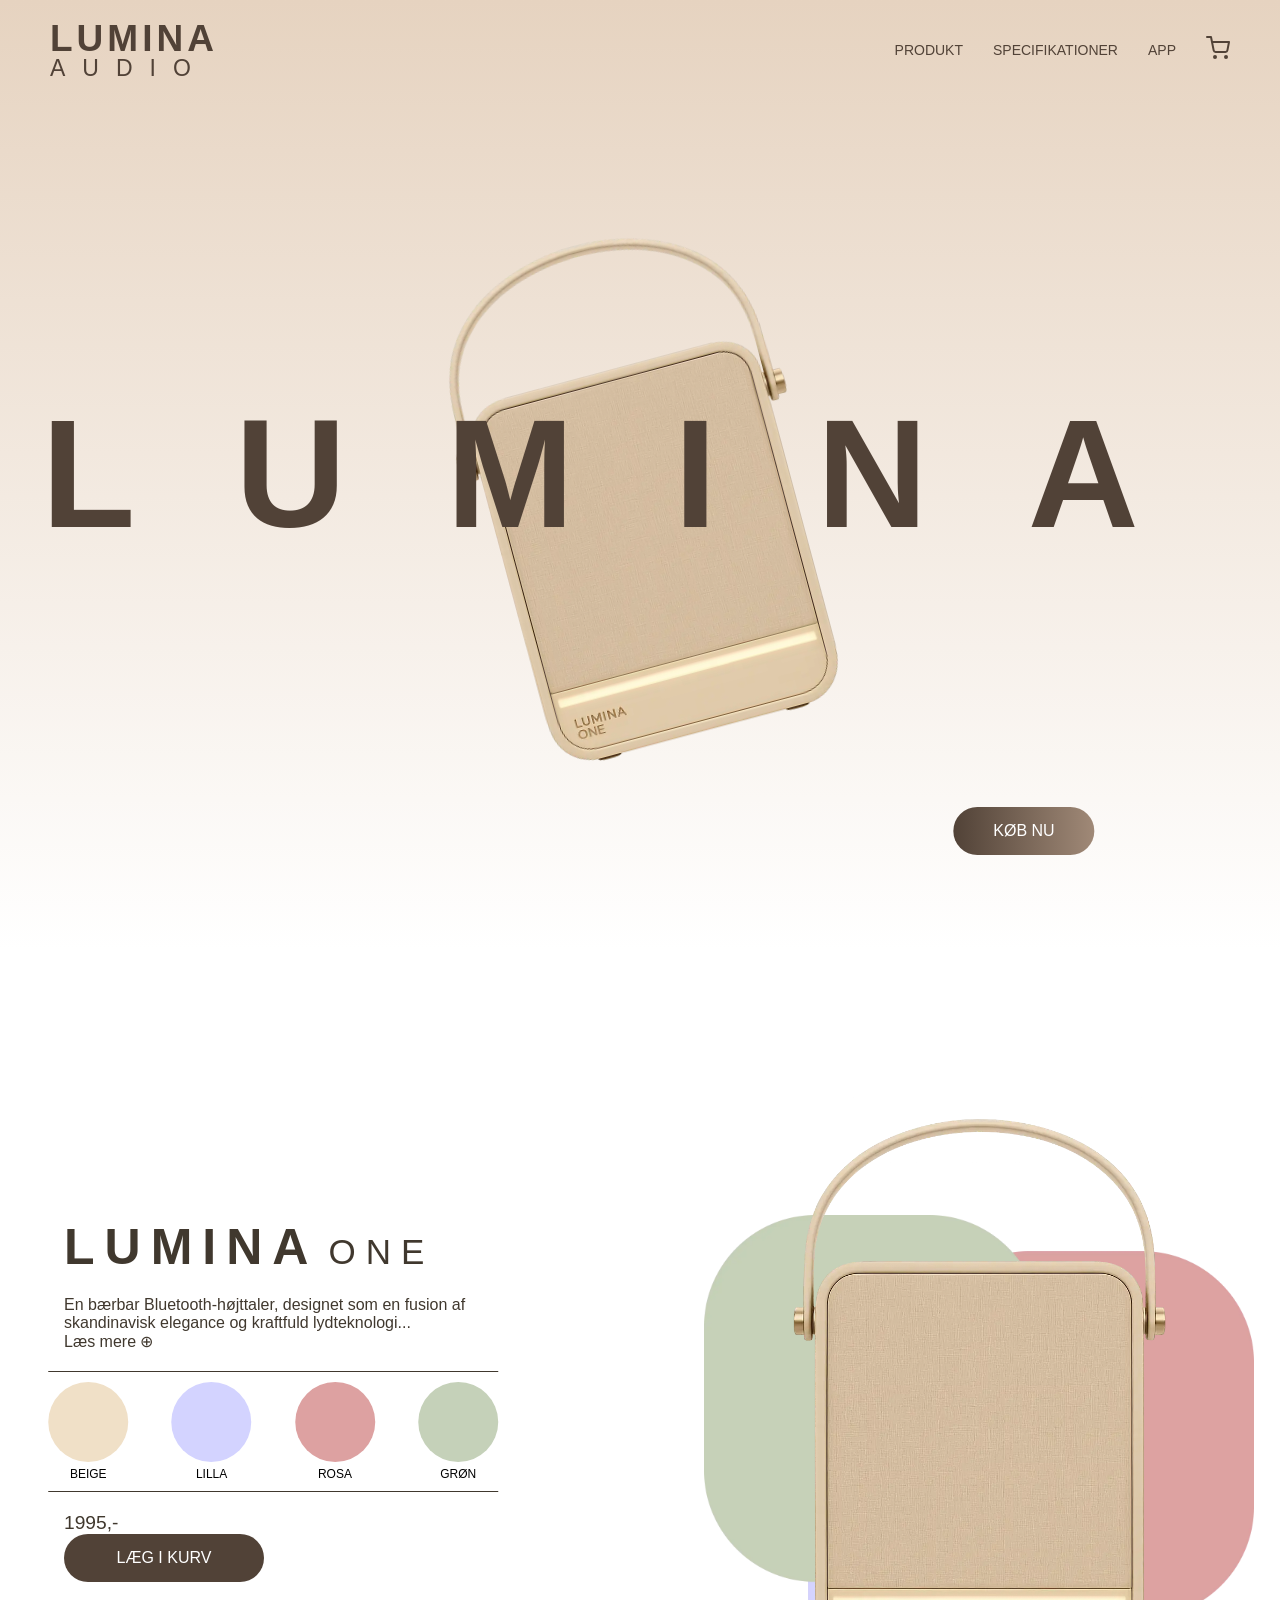
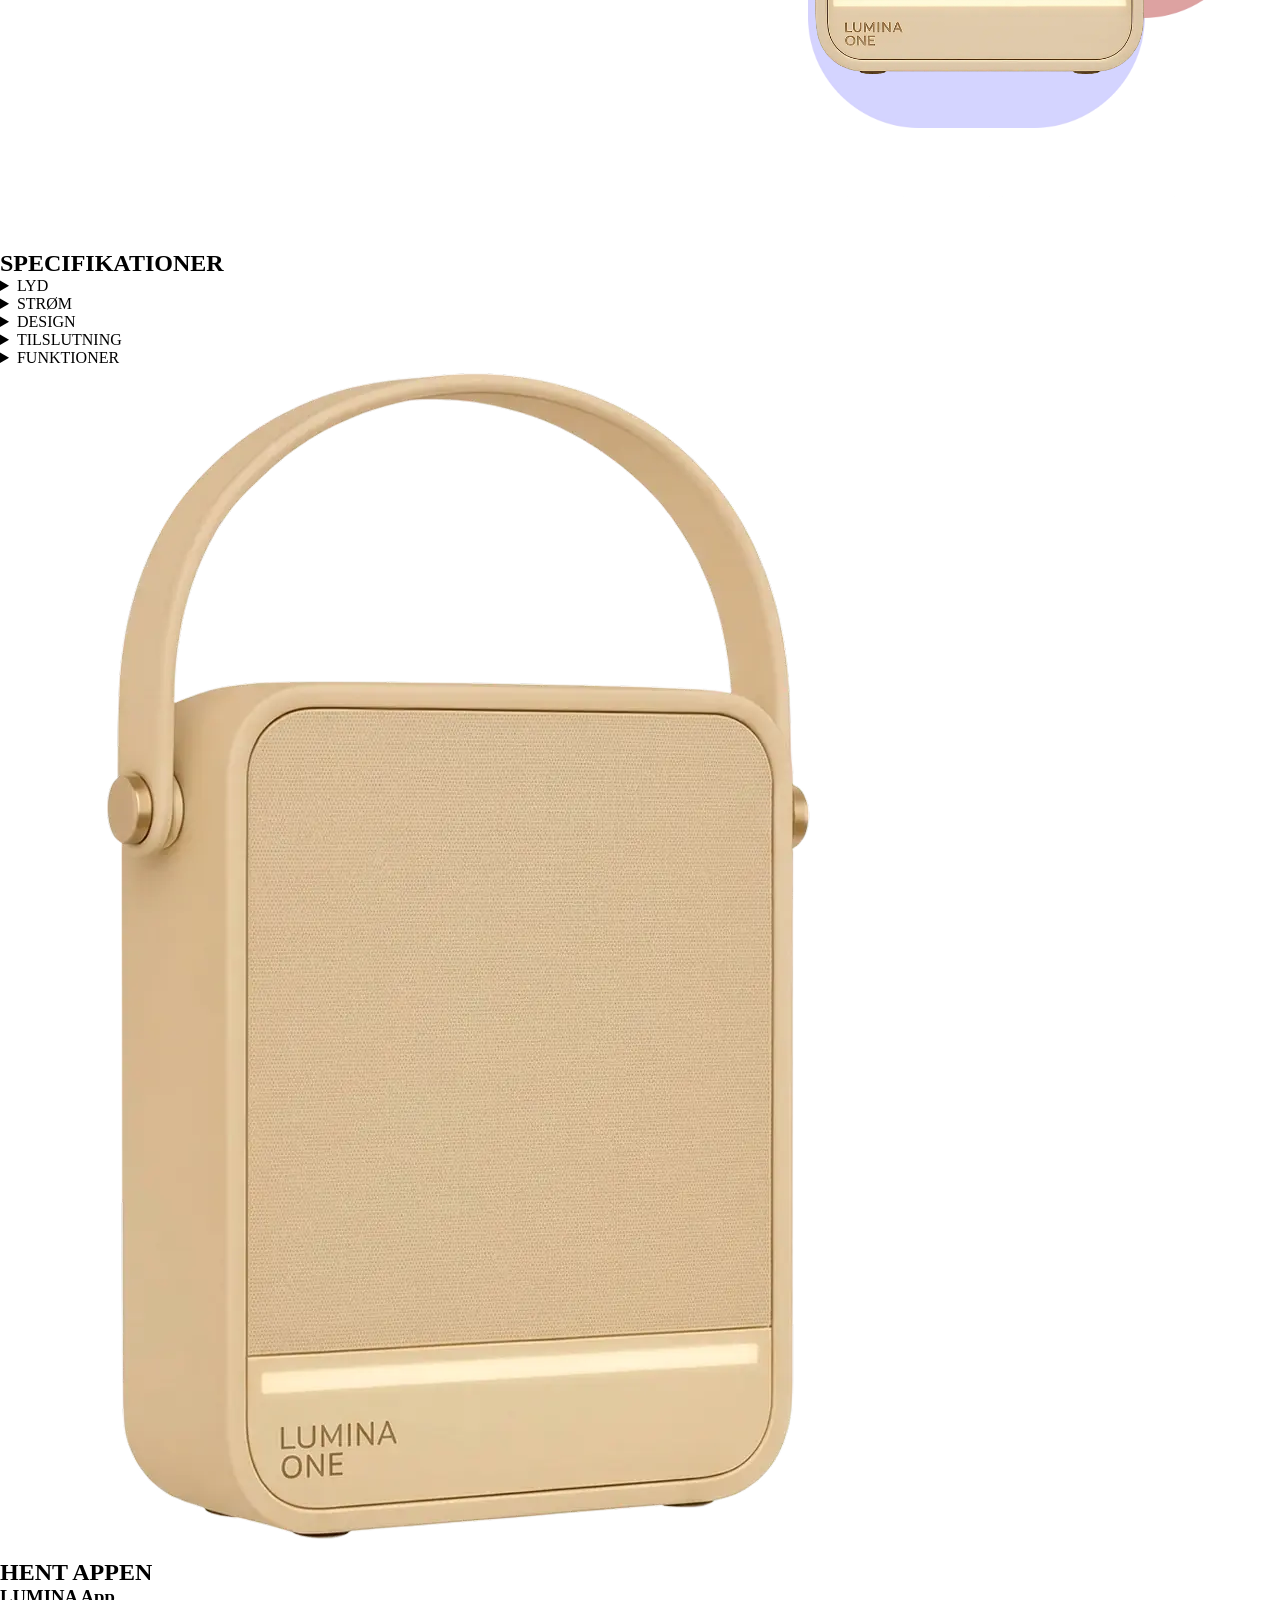
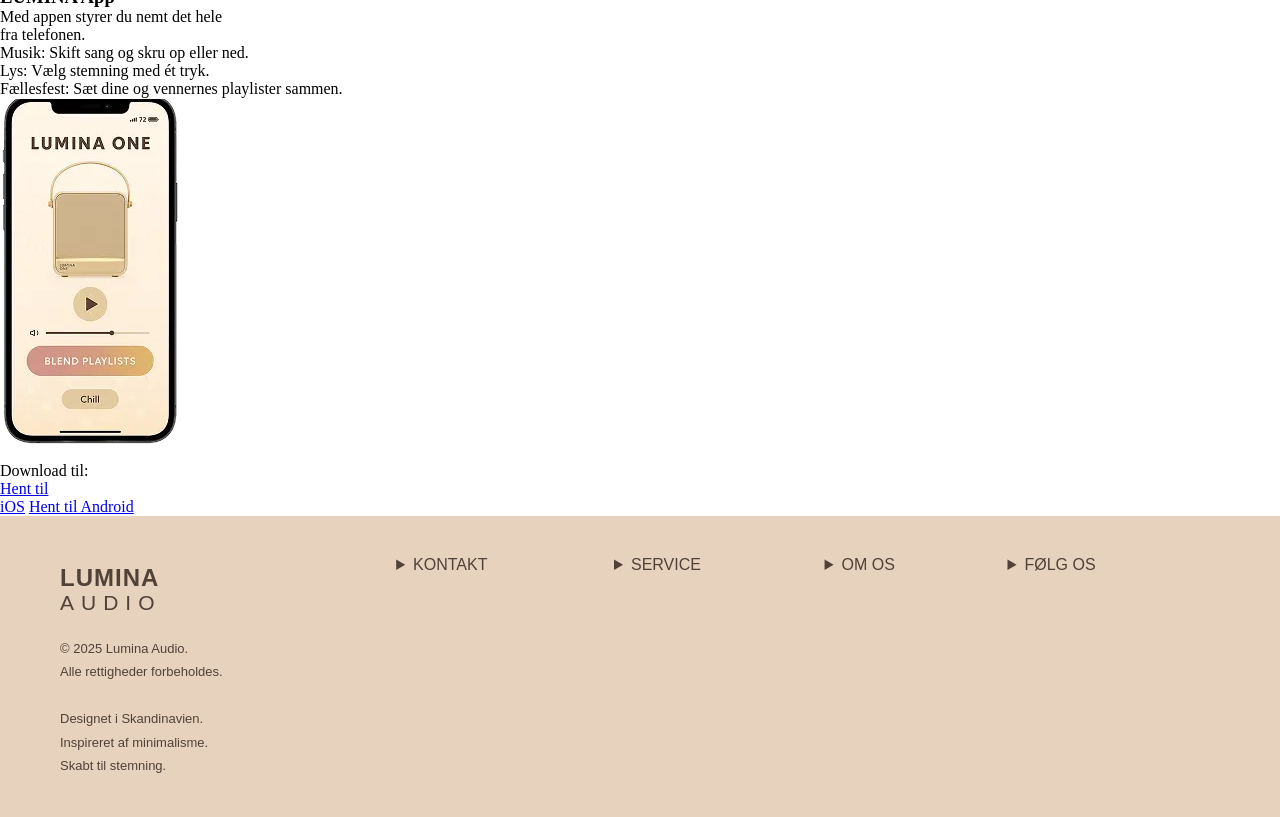
==== commit 019c8a85: "12. commit - optimering af footer til redesign - Lavet fold ud beskrivelser med "details" og "summar" ====
--- a/index.html
+++ b/index.html
@@ -222,6 +222,7 @@
       </section>
     
     </main>
+
     <!-- Footer -->
     <footer>
       <table>
@@ -229,7 +230,7 @@
           <td class="col">
             <p class="footer-logo1">LUMINA </p>
             <p class="footer-logo2">AUDIO</p>
-            <p>
+            <p class="footer-tekst">
               © 2025 Lumina Audio.<br />
               Alle rettigheder forbeholdes.<br /><br />
               Designet i Skandinavien.<br />
@@ -238,46 +239,54 @@
             </p>
           </td>
           <td class="col">
-            <h3>KONTAKT</h3>
-            <p>
-              Kundeservice<br />
-              Find os<br />
-              Job & karriere<br />
-              Presse & PR<br /><br />
-              Kontakt:<br />
-              <a href="mailto:support@luminaaudio.com" class="mail"
-                >support@luminaaudio.com</a
-              ><br />
-              +45 12 34 56 78
-            </p>
-          </td>
-          <td class="col">
-            <h3>SERVICE</h3>
-            <p>
-              Levering & retur<br />
-              Garanti & reparation<br />
-              FAQ<br />
-              Brugervejledning
-            </p>
-          </td>
-          <td class="col">
-            <h3>OM OS</h3>
-            <p>
-              Om Lumina Audio<br />
-              Vores historie<br />
-              Designfilosofi<br />
-              Bæredygtighed<br />
-              Presse
-            </p>
-          </td>
-          <td class="col">
-            <h3>FØLG OS</h3>
-            <p>
-              Instagram<br />
-              Facebook<br />
-              TikTok<br />
-              LinkedIn
-            </p>
+            <details>
+              <summary>KONTAKT</summary>
+              <p>
+                <a href="#">Kundeservice</a><br />
+                <a href="#">Find os</a><br />
+                <a href="#">Job & karriere</a><br />
+                <a href="#">Presse & PR</a>
+                mail:<br />
+                <a href="mailto:support@luminaaudio.com" class="mail"
+                  >support@luminaaudio.com</a
+                ><br />
+                +45 12 34 56 78
+              </p>
+            </details>
+          </td>
+          <td class="col">
+            <details>
+              <summary>SERVICE</summary>
+              <p>
+                <a href="#">Levering & retur</a><br />
+                <a href="#">Garanti & reparation</a><br />
+                <a href="#">FAQ</a><br />
+                <a href="#">Brugervejledning</a>
+              </p>
+            </details>
+          </td>
+          <td class="col">
+            <details>
+              <summary>OM OS</summary>
+              <p>
+                <a href="#">Om Lumina Audio</a><br />
+                <a href="#">Vores historie</a><br />
+                <a href="#">Designfilosofi</a><br />
+                <a href="#">Bæredygtighed</a><br />
+                <a href="#">Presse</a>
+              </p>
+            </details>
+          </td>
+          <td class="col">
+            <details>
+              <summary>FØLG OS</summary>
+              <p>
+                <a href="#">Instagram</a><br />
+                <a href="#">Facebook</a><br />
+                <a href="#">TikTok</a><br />
+                <a href="#">LinkedIn</a>
+              </p>
+            </details>
           </td>
         </tr>
       </table>
--- a/css/style.css
+++ b/css/style.css
@@ -332,8 +332,7 @@
   background-color: #e7d2bd;
   padding: 40px 60px;
   min-height: 30vh;
-  color: black;
-  font-family: var(--brødtekst-font);
+  color: var(--font-farve);
 }
 
 footer table {
@@ -360,10 +359,8 @@
     margin-top: -15px;
 }
 
-footer h3 {
-  font-size: 14px;
-  margin-bottom: 10px;
-  letter-spacing: 1px;
+.footer-tekst{
+    font-family: var(--brødtekst-font);
 }
 
 footer p {
@@ -374,9 +371,14 @@
 footer a {
   color: black;
   text-decoration: none;
+  font-family: var(--brødtekst-font);
 }
 footer a:hover {
   text-decoration: underline;
+}
+
+footer summary {
+    font-family: var(--overskrift-font);
 }
 
 .mail {
@@ -805,12 +807,11 @@
         width: 100%;
         max-width: 100%;
         box-sizing: border-box;
-
         margin: 0;
         padding: 30px 20px;
-
         min-height: auto;
         overflow: hidden;
+        text-align: center;
     }
 
     footer table {
@@ -820,8 +821,15 @@
     }
 
     footer .col {
-        padding-right: 10px;
+        padding-right: 1px;
         vertical-align: top;
+        display: block;
+        width: 100%;
+    }
+
+    .footer-tekst {
+        margin-bottom: 20px;
+        font-size: 12px;
     }
 
     footer h2.logo {
@@ -839,4 +847,49 @@
         line-height: 1.5;
     }
 
+    footer details {
+        border: 1px solid #8f7f79;
+    }
+
+    footer summary {
+        list-style: none;
+        font-size: 24px;
+        font-weight: bold;
+        padding: 18px;
+        cursor: pointer;
+        position: relative;
+    }
+
+    footer summary::-webkit-details-marker {
+        display: none;
+    }
+
+    footer summary::after {
+        content: "+";
+        position: absolute;
+        right: 18px;
+        font-size: 28px;
+        font-weight: normal;
+    }
+
+    footer details[open] summary::after {
+        content: "−";
+    }
+
+    footer details p {
+        padding: 0 18px 18px;
+        margin: 0;
+        font-size: 16px;
+        line-height: 1.5;
+    }
+
+    footer .footer-links {
+        display: block;
+        width: 100%;
+    }
+
+    .footer-logo2{
+        margin-left: 5px;
+    }
+
 }
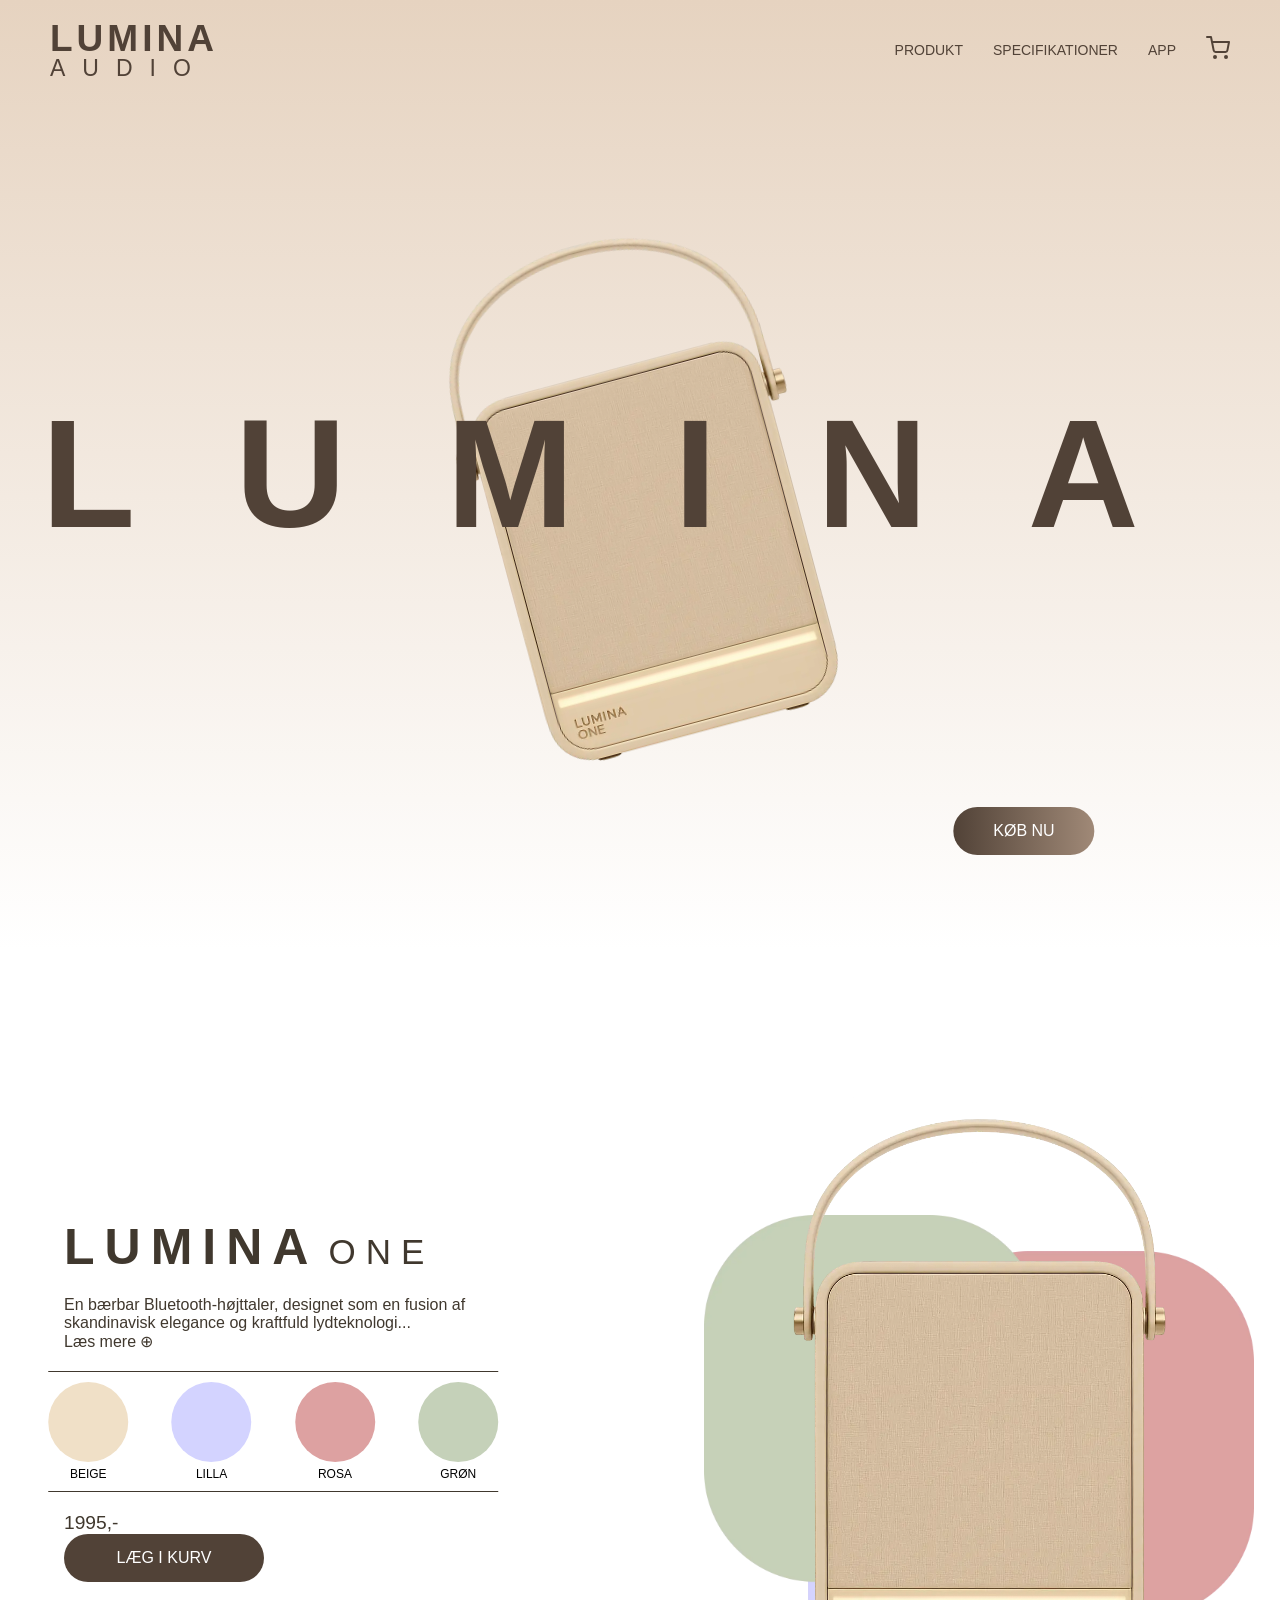
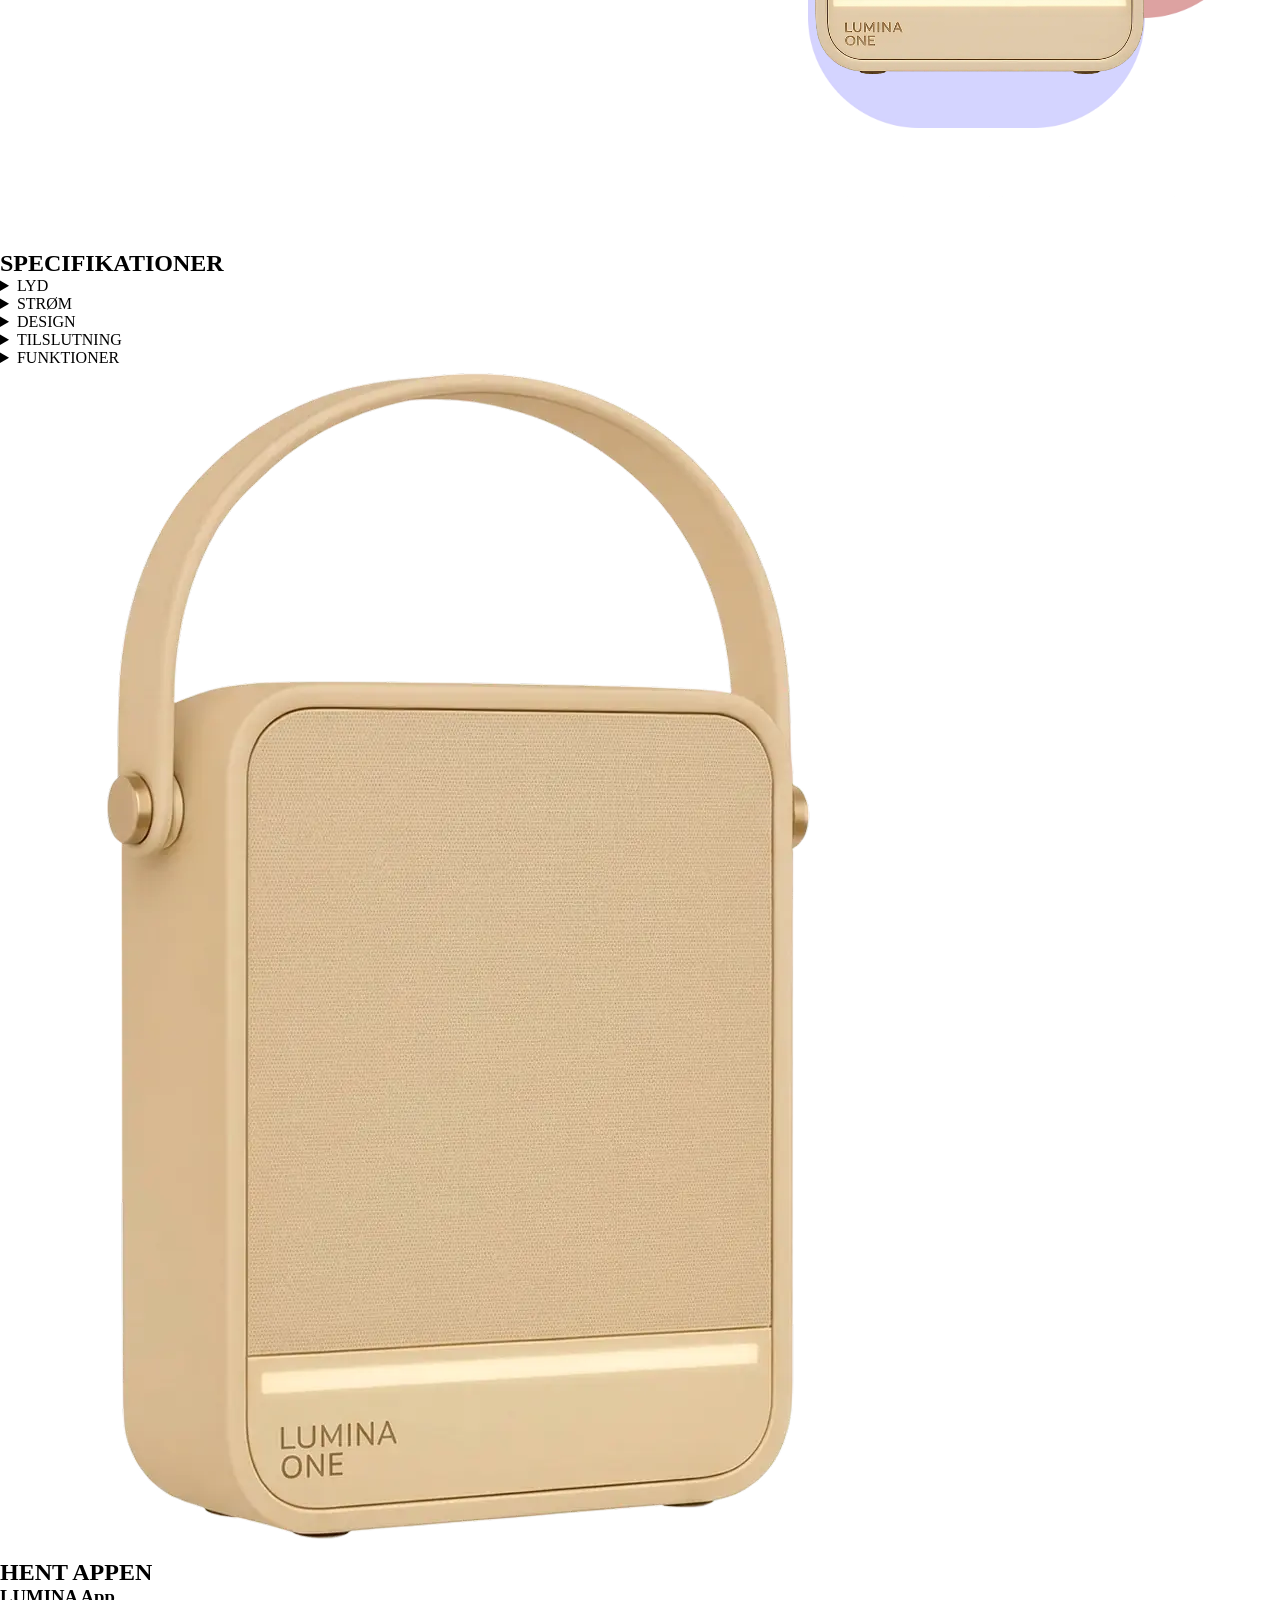
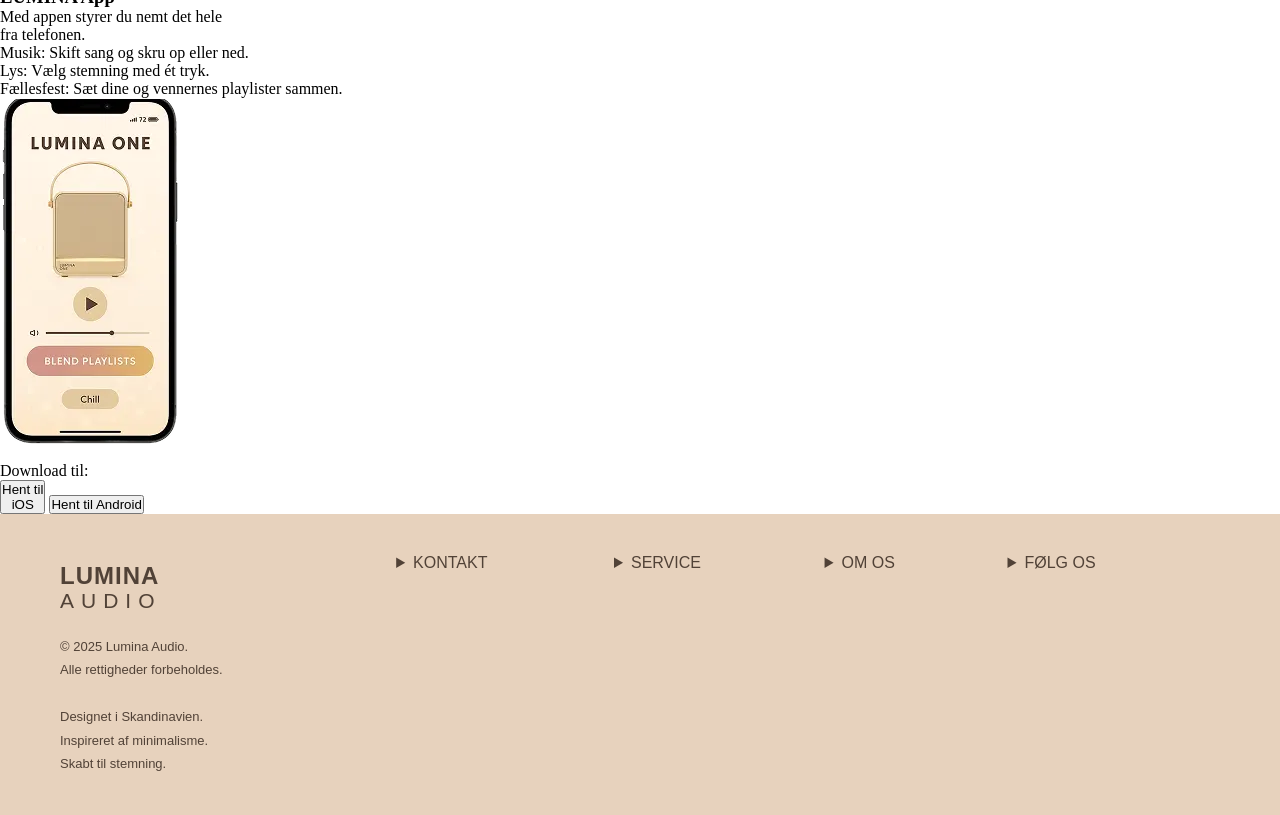
==== commit 061df768: "16. commit - gjort knapper semantiske - Gjort knapper semantiske med "button" i stedet for "a"  - Ti" ====
--- a/index.html
+++ b/index.html
@@ -34,10 +34,9 @@
           </a>
         </li>
         <li class="menu-toggle">
-          <button type="button" aria-label="Åbn menu">
-            ☰
-          </button>
-  </li>
+          <input type="checkbox" id="menu-toggle">
+          <label for="menu-toggle" aria-label="Åbn menu">☰</label>
+        </li>
       </ul>
     </nav>
   </header>
@@ -46,7 +45,7 @@
     <h1 class="hovedskrift">LUMINA</h1>
     <img src="img/lumina-one-beige.webp" alt="Lumina One Bluetooth-højttaler i beige, 15 cm høj, 10 cm bred og 5 cm dyb" class="hero-img">
   
-    <a href="tak.html" class="knap1">KØB NU</a>
+    <button type="button" class="knap1">KØB NU</button>
   </section>
 </section>
 
@@ -114,7 +113,7 @@
 
           <p class="pris">1995,-</p>
 
-          <a href="tak.html" class="buy">LÆG I KURV</a>
+          <button type="button" class="buy">LÆG I KURV</button>
         </article>
 
   <figure>
@@ -215,8 +214,8 @@
 
         <div class="download">
           <p>Download til:</p>
-          <a href="#">Hent til<br> iOS</a>
-          <a href="#">Hent til Android</a>
+          <button type="button">Hent til<br> iOS</button>
+          <button type="button"> Hent til Android</button> 
         </div>
 
       </section>
@@ -291,5 +290,6 @@
         </tr>
       </table>
     </footer>
+  <script src="script.js"></script>  
   </body>
 </html>
--- a/css/style.css
+++ b/css/style.css
@@ -565,14 +565,76 @@
         display: none;
     }
 
+    #menu-toggle {
+        display: none;
+    }
+
     .menu-toggle {
         display: block;
-    }
-
-    .menu-toggle button {
-        font-size: 50px;
+        position: relative;
+        z-index: 120;
+    }
+
+    .menu-toggle label {
+        display: block;
+        font-size: 46px;
         line-height: 1;
-        padding: 0;
+        color: var(--font-farve);
+        cursor: pointer;
+        position: relative;
+        z-index: 120;
+    }
+
+    .nav-links:has(#menu-toggle:checked) {
+        position: fixed;
+        top: 25px;
+        right: 25px;
+        width: 350px;
+        height: 330px;
+        padding: 45px 30px;
+        background: var(--farve1);
+        border-radius: 12px;
+        z-index: 600;
+        display: flex;
+        flex-direction: column;
+        align-items: flex-start;
+        justify-content: space-between;
+        gap: 0;
+    }
+
+    .navbar:has(#menu-toggle:checked)::before {
+        content: "";
+        position: fixed;
+        inset: 0;
+        background: rgba(81, 66, 55, 0.45);
+        z-index: 100;
+    }
+
+    .nav-links:has(#menu-toggle:checked) li:nth-child(1),
+    .nav-links:has(#menu-toggle:checked) li:nth-child(2),
+    .nav-links:has(#menu-toggle:checked) li:nth-child(3) {
+        display: block;
+    }
+
+    .nav-links:has(#menu-toggle:checked) li:nth-child(1) a,
+    .nav-links:has(#menu-toggle:checked) li:nth-child(2) a,
+    .nav-links:has(#menu-toggle:checked) li:nth-child(3) a {
+        font-size: 26px;
+        letter-spacing: 4px;
+    }
+
+    .nav-links:has(#menu-toggle:checked) li:nth-child(4) {
+        display: none;
+    }
+
+    .nav-links:has(#menu-toggle:checked) .menu-toggle {
+        position: fixed;
+        top: 40px;
+        right: 40px;
+    }
+
+    .nav-links:has(#menu-toggle:checked) .menu-toggle label {
+        font-size: 32px;
     }
 
     .cart {
@@ -786,7 +848,7 @@
         font-family: var(--brødtekst-font);
     }
 
-    .download a {
+    .download button {
         display: block;
         width: 125px;
         padding: 10px 8px;
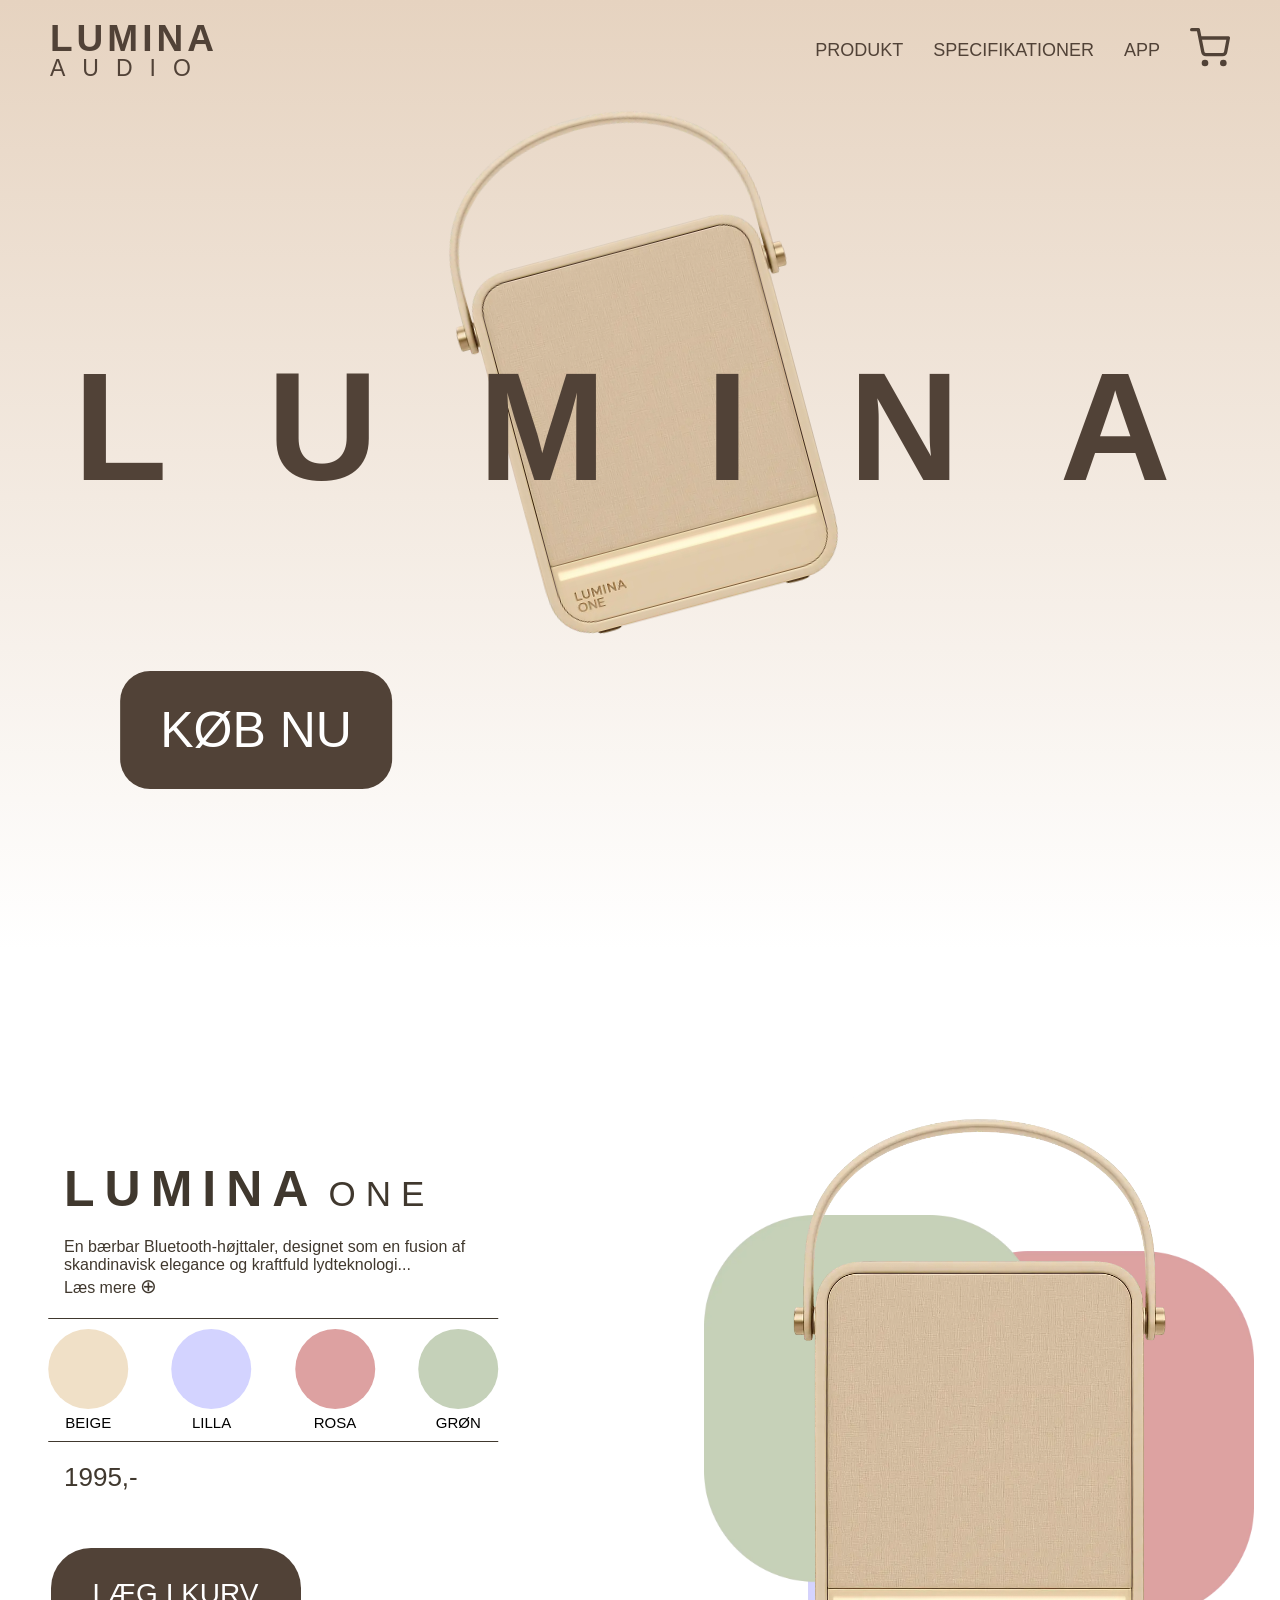
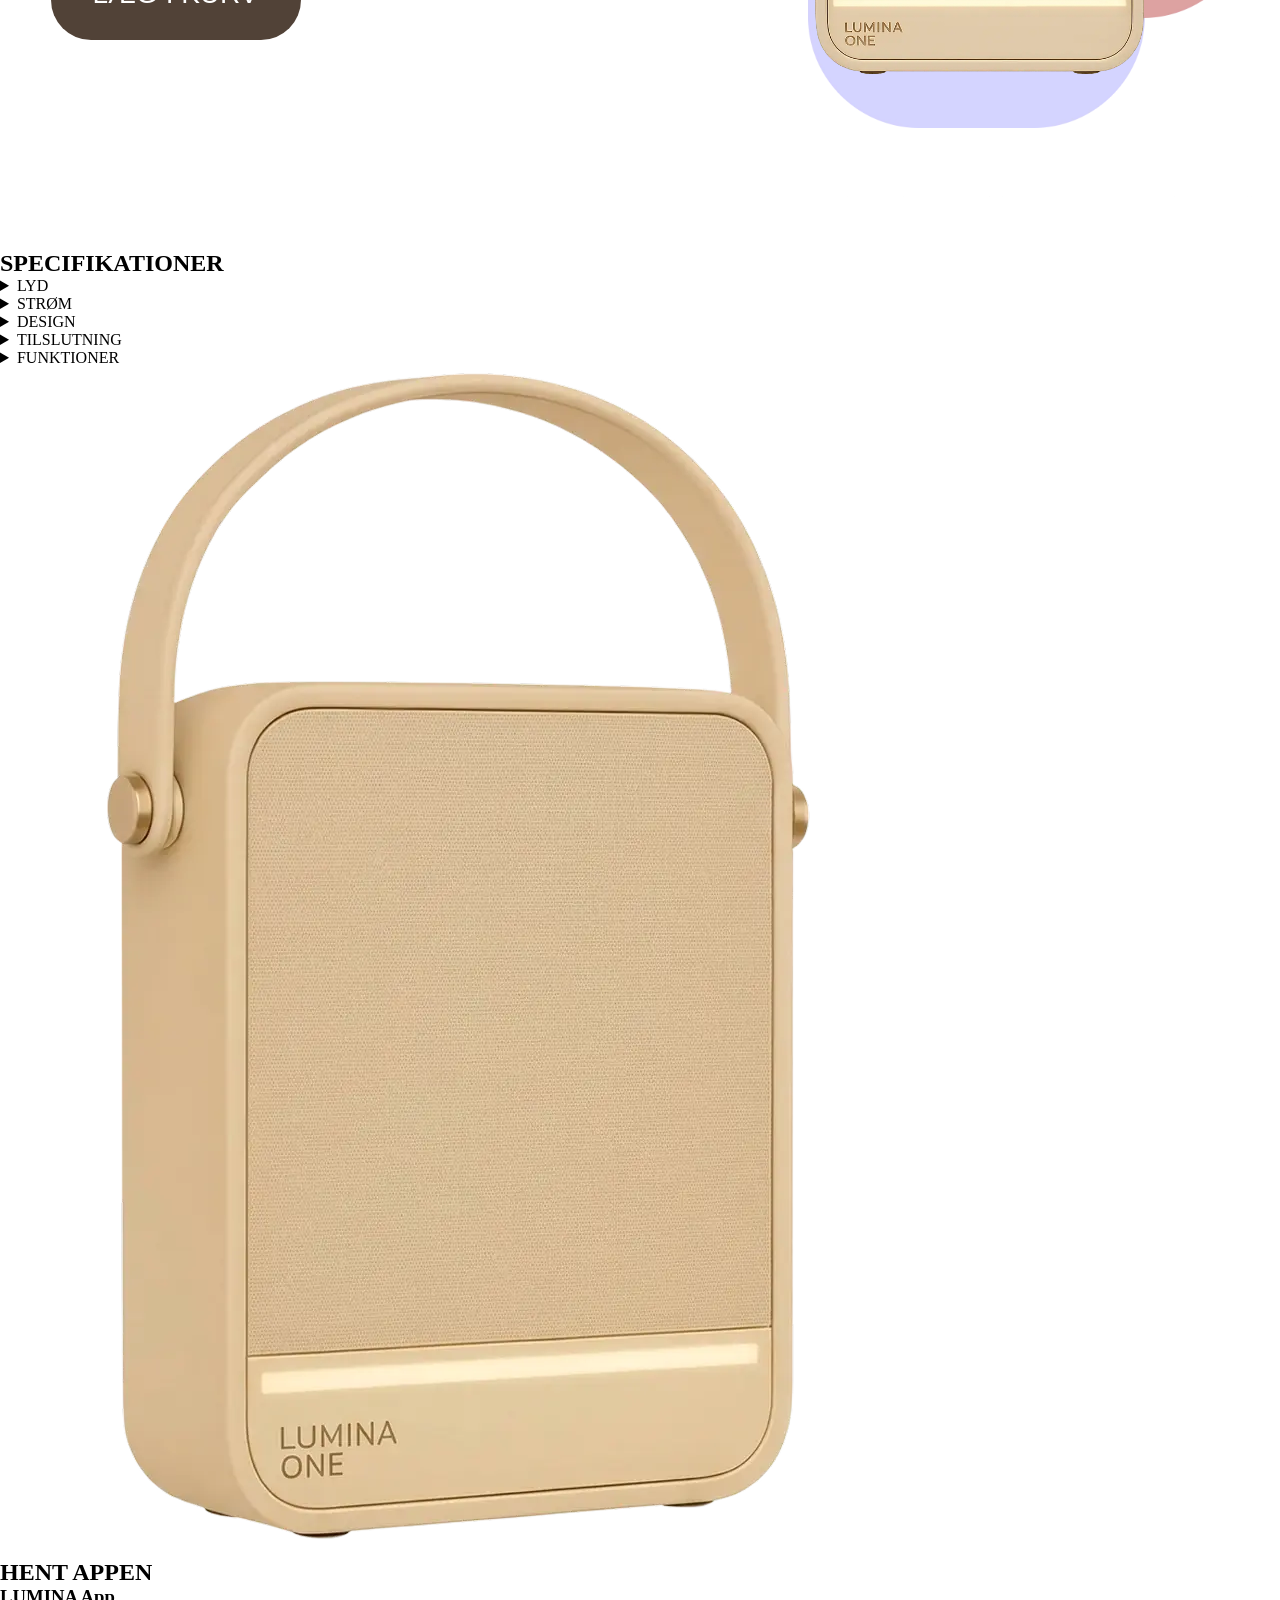
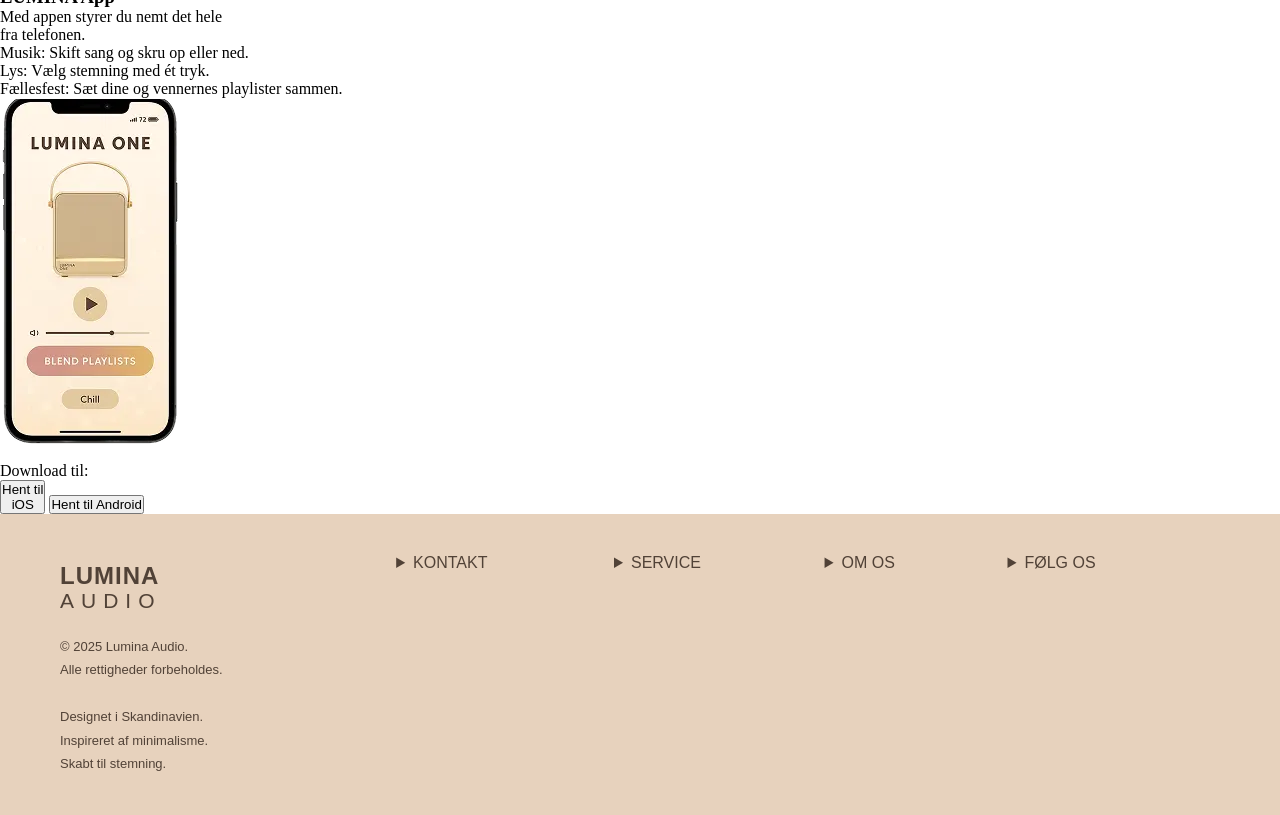
==== commit 70125a67: "18. commit - opdateret produkt sektion på desktop + tydeliggjort feedback og købsflow - Forstørret l" ====
--- a/index.html
+++ b/index.html
@@ -65,11 +65,11 @@
               </span>
 
               <span class="laes-mere">
-                Læs mere <span aria-hidden="true">⊕</span>
+                Læs mere <span class="laes-knap" aria-hidden="true">⊕</span>
               </span>
 
               <span class="laes-mindre">
-                Læs mindre <span aria-hidden="true">⊖</span>
+                Læs mindre <span class="laes-knap" aria-hidden="true">⊖</span>
               </span>
             </summary>
 
--- a/css/style.css
+++ b/css/style.css
@@ -49,13 +49,17 @@
   color: var(--font-farve);
   letter-spacing: 4px;
 }
-
 #logo2 {
   font-family: var(--brødtekst-font);
   font-size: 23px;
   color: var(--font-farve);
   letter-spacing: 17px;
 }
+.logo:hover{
+    transform: scale(1.1);
+    transition: 0.3s ease;
+}
+
 
 .nav-links {
   list-style: none;
@@ -66,17 +70,19 @@
 
 .nav-links a {
   font-family: var(--brødtekst-font);
-  font-size: 14px;
+  font-size: 18px;
   text-decoration: none;
   color: var(--font-farve);
-  transition: 0.3s ease;
+  display: inline-block;
 }
 .nav-links a:hover {
   color: #a08977;
+  transform: scale(1.1);  
+  transition: 0.3s ease;
 }
 
 .cart {
-  width: 24px;
+  width: 40px;
   height: auto;
   transition: 0.3s ease;
 }
@@ -124,8 +130,8 @@
   color: var(--font-farve);
   line-height: 1;
   position: absolute;
-  top: 50%;
-  left: 50%;
+  top: 45%;
+  left: 52.5%;
   transform: translate(-50%, -50%);
   z-index: 2;
   letter-spacing: 100px;
@@ -135,6 +141,7 @@
 .hero-img {
   width: min(500px, 45vw);
   height: auto;
+  top: -17%;
   position: relative;
   z-index: 1;
   justify-self: center;
@@ -144,22 +151,24 @@
 /* Knap */
 .knap1 {
   position: absolute;
-  bottom: 10%;
-  left: 80%;
+  bottom: 17%;
+  left: 20%;
   transform: translateX(-50%);
-  padding: 15px 40px;
+  padding: 30px 40px;
   border: none;
   border-radius: 30px;
-  background: linear-gradient(to right, #514237, #a08977);
+  background: #514237;
   color: white;
   font-family: var(--overskrift-font);
-  font-size: 16px;
+  font-size: 50px;
   cursor: pointer;
   transition: 0.3s ease;
   text-decoration: none;
 }
 .knap1:hover {
   transform: translateX(-50%) scale(1.05);
+  background-color: #a08977;
+
 }
 
 /* Produkt sektion */
@@ -192,6 +201,10 @@
   font-family: var(--brødtekst-font);
   color: #40382e;
   letter-spacing: 10px;
+}
+
+.laes-knap{
+    font-size: 20px;
 }
 
 .produktbeskrivelse {
@@ -232,7 +245,7 @@
   gap: 5px;
   cursor: pointer;
   font-family: var(--brødtekst-font);
-  font-size: 12px;
+  font-size: 15px;
 }
 
 .color-option input {
@@ -292,6 +305,7 @@
 }
 .buy:hover {
   transform: scale(1.05);
+  background-color: #a08977;
 }
 
 /* Billeder */
@@ -323,8 +337,10 @@
 .pris {
   margin-top: 15px;  
   font-family: var(--brødtekst-font);
-  font-size: clamp(16px, 1.5vw, 20px);
   color: #40382e;
+  font-size: 26px;
+  font-weight: 500;
+  margin: 15px 0 25px;
 }
 
 /* Footer */
@@ -445,6 +461,19 @@
 .produktbeskrivelse[open] .laes-mindre {
   display: block;
 }
+
+@media (min-width: 601px) {
+    /* kun desktop-ændringer her */
+.buy{
+    padding: 30px 40px;
+    font-size: 28px;
+    width: 250px;
+    margin-top: 30px;
+    margin-left: -3%;
+}
+
+}
+
 
 @media (max-width: 600px) {
 
@@ -522,9 +551,10 @@
     transform: translateX(-50%);
     justify-content: center;
     z-index: 3;
-    padding: 22.5px;
+    padding: 15px 30px;
     font-size: 34px;
     text-decoration: none;
+    bottom: 10%;
   }
 
 
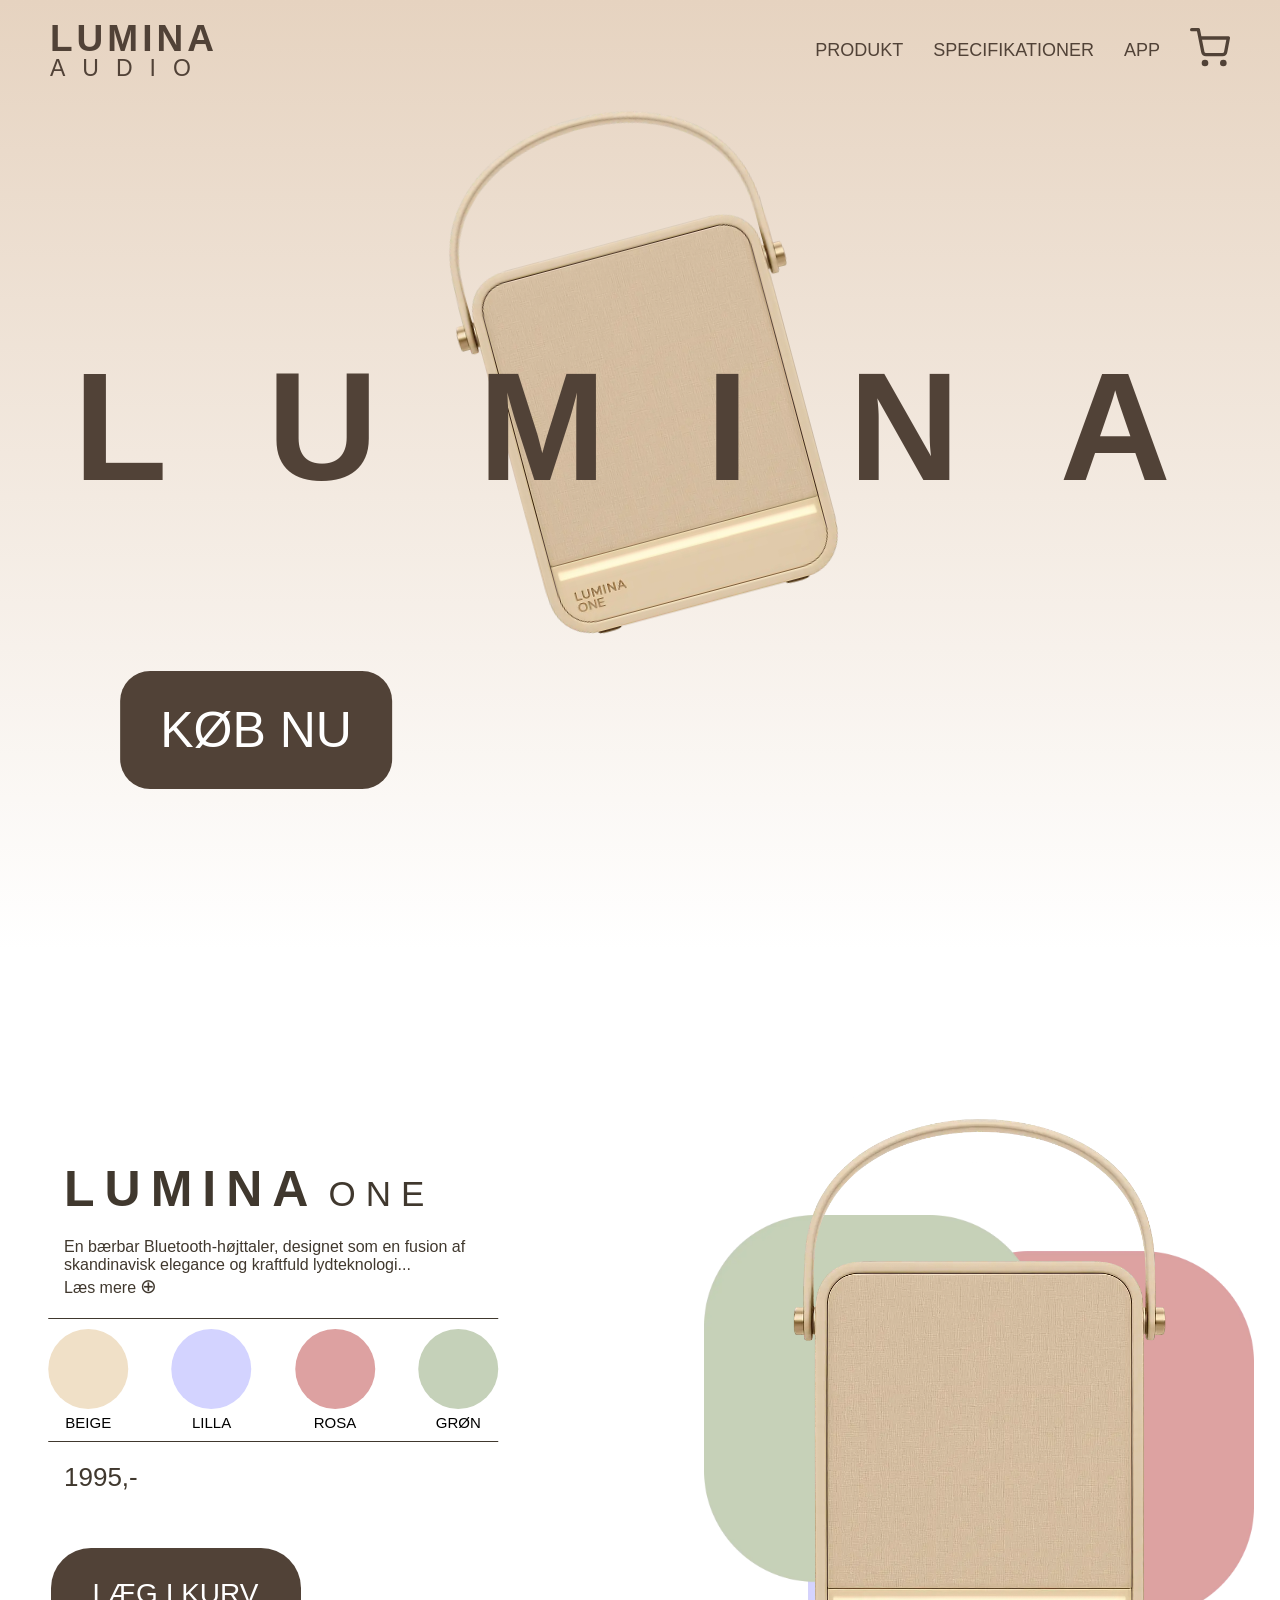
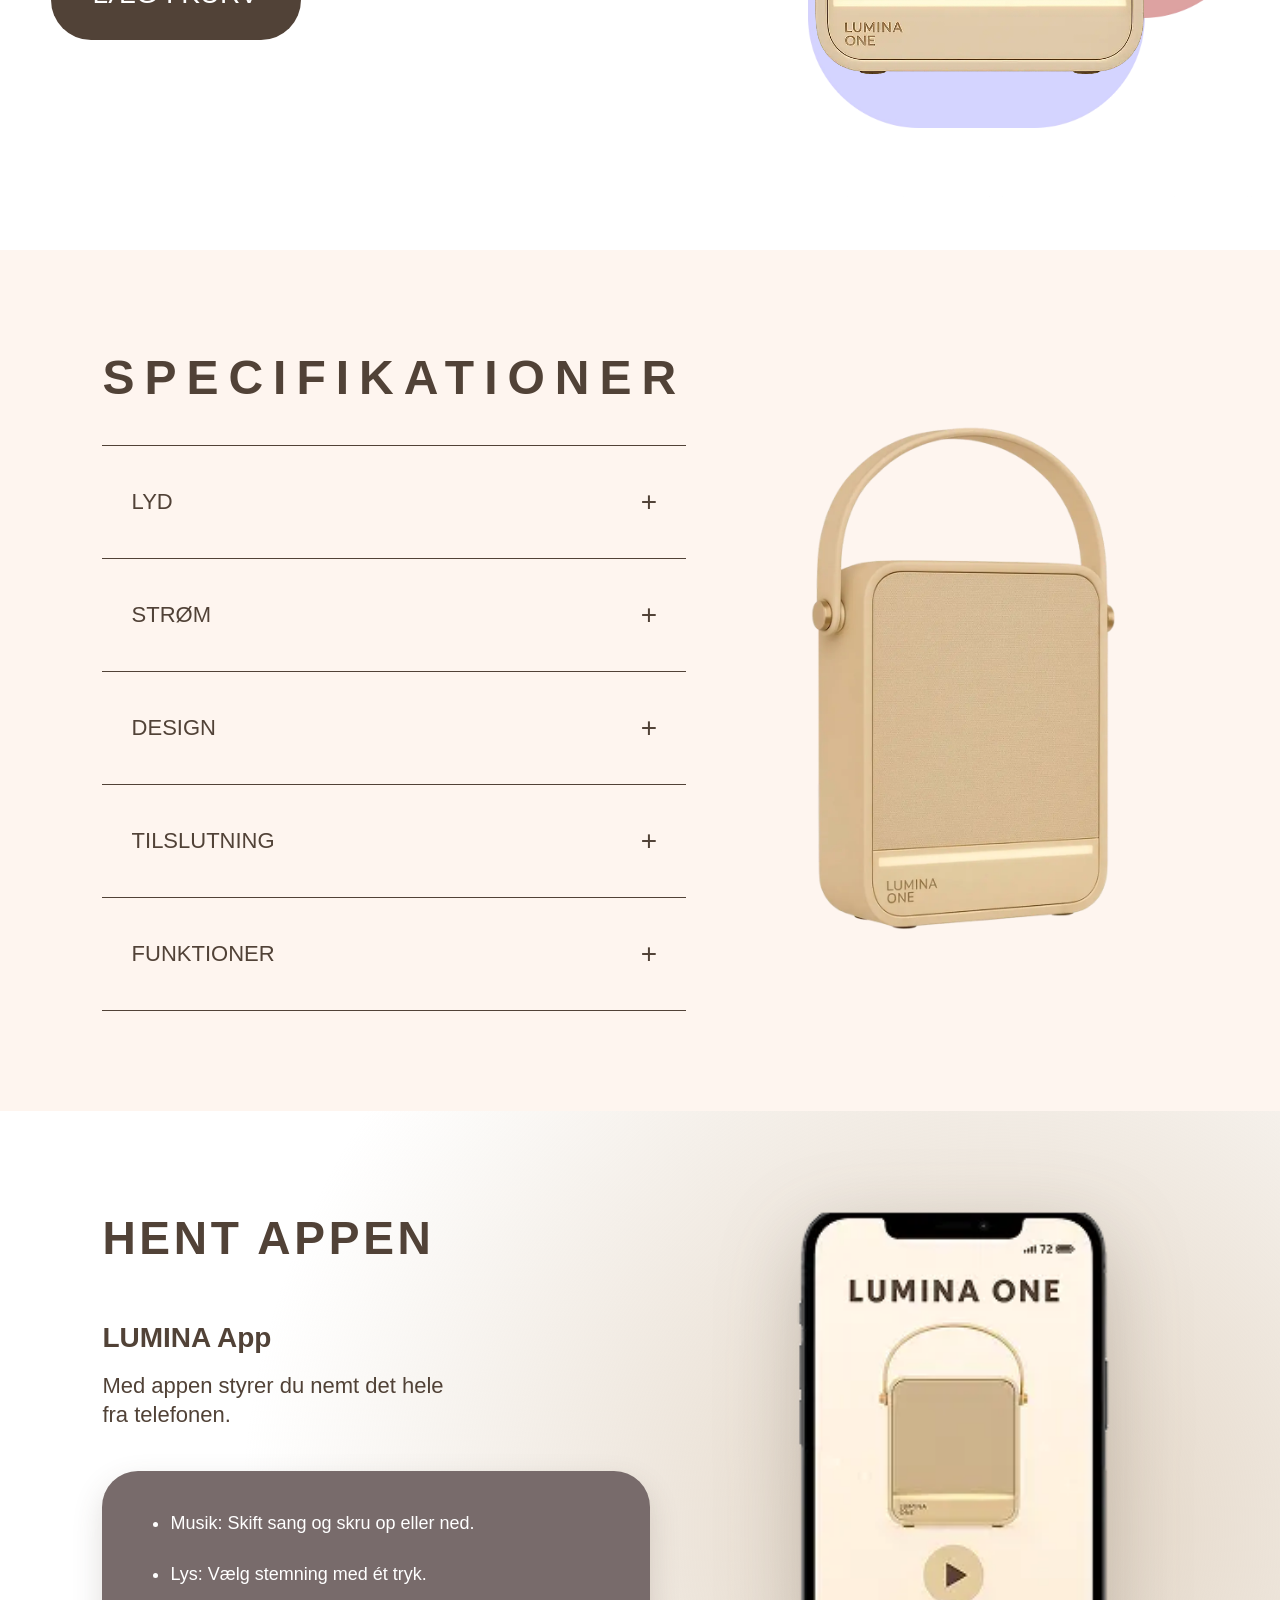
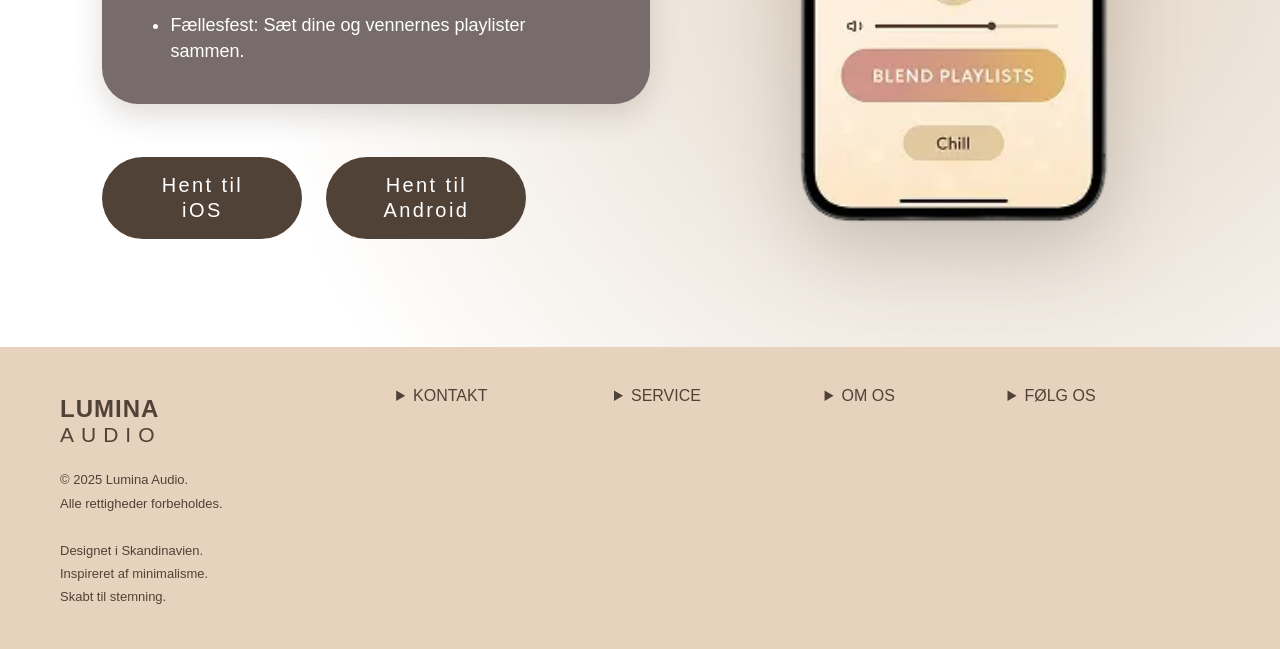
==== commit 0d9f458e: "20. commit - stylet app sektionen til desktop - Brugt grid-column og grid-row til at styre placering" ====
--- a/index.html
+++ b/index.html
@@ -213,7 +213,6 @@
             loading="lazy">
 
         <div class="download">
-          <p>Download til:</p>
           <button type="button">Hent til<br> iOS</button>
           <button type="button"> Hent til Android</button> 
         </div>
--- a/css/style.css
+++ b/css/style.css
@@ -472,6 +472,233 @@
     margin-left: -3%;
 }
 
+/* Specifikationer sektion */
+
+ .specs {
+        min-height: 800px;
+        padding: 100px 8%;
+        background-color: var(--farve1);
+        display: grid;
+        grid-template-columns: 1fr 1fr;
+        grid-template-rows: auto repeat(5, auto);
+        column-gap: 80px;
+        align-items: start;
+    }
+
+    .specs h2 {
+        grid-column: 1;
+        grid-row: 1;
+        font-family: var(--overskrift-font);
+        font-size: 48px;
+        color: var(--font-farve);
+        margin: 0 0 40px;
+        letter-spacing: 10px;
+    }
+
+    .specs details:nth-of-type(1) {
+        grid-column: 1;
+        grid-row: 2;
+    }
+
+    .specs details:nth-of-type(2) {
+        grid-column: 1;
+        grid-row: 3;
+    }
+
+    .specs details:nth-of-type(3) {
+        grid-column: 1;
+        grid-row: 4;
+    }
+
+    .specs details:nth-of-type(4) {
+        grid-column: 1;
+        grid-row: 5;
+    }
+
+    .specs details:nth-of-type(5) {
+        grid-column: 1;
+        grid-row: 6;
+    }
+
+    .specs details {
+        border-top: 1px solid var(--font-farve);
+        padding: 40px 0;
+        padding-left: 5%;
+        padding-right: 5%;
+    }
+
+    .specs details:last-of-type {
+        border-bottom: 1px solid var(--font-farve);
+    }
+
+    .specs summary {
+        font-family: var(--brødtekst-font);
+        font-size: 22px;
+        color: var(--font-farve);
+        cursor: pointer;
+        list-style: none;
+        display: flex;
+        justify-content: space-between;
+        align-items: center;
+    }
+
+    .specs summary::-webkit-details-marker {
+        display: none;
+    }
+
+    .specs summary::after {
+        content: "+";
+        font-size: 28px;
+    }
+
+    .specs details[open] summary::after {
+        content: "−";
+    }
+    .specs summary:hover::after {
+        transform: scale(1.5);
+        color: #a08977;
+        transition: 0.2s ease;
+    }
+
+    .specs details p {
+        font-family: var(--brødtekst-font);
+        font-size: 17px;
+        line-height: 1.6;
+        color: var(--font-farve);
+        margin: 20px 0 0;
+    }
+
+    .specs img {
+        grid-column: 2;
+        grid-row: 1 / 7;
+        width: 100%;
+        max-width: 600px;
+        height: auto;
+        align-self: center;
+        justify-self: center;
+    }
+
+/* App sektion */
+
+.app {
+        min-height: 700px;
+        padding: 100px 8%;
+        background:
+            radial-gradient(circle at 78% 50%, var(--farve2) 0, transparent 70%),
+            #ffffff;
+        color: var(--font-farve);
+        display: grid;
+        grid-template-columns: 1.1fr 0.9fr;
+        column-gap: 80px;
+        align-content: center;
+        align-items: start;
+    }
+
+    .app h2,
+    .app h3,
+    .app > p,
+    .app ul,
+    .app .download {
+        grid-column: 1;
+    }  .app h2 {
+        font-family: var(--overskrift-font);
+        font-size: clamp(2.2rem, 3.6vw, 3.6rem);
+        letter-spacing: 0.08em;
+        margin-bottom: 48px;
+    }
+
+    .app h3 {
+        font-family: var(--brødtekst-font);
+        font-size: 28px;
+        margin-bottom: 8px;
+    }
+
+    .app > p {
+        font-family: var(--brødtekst-font);
+        font-size: 22px;
+        line-height: 1.35;
+    }
+
+    .app ul {
+        background: #786b6b;
+        color: #fff;
+        border-radius: 36px;
+        padding: 40px 48px 40px 68px;
+        margin: 32px 0 44px;
+        font-family: var(--brødtekst-font);
+        font-size: 18px;
+        line-height: 1.4;
+        max-width: 620px;
+        box-shadow: 0 12px 30px rgba(81, 66, 55, 0.18);
+    }
+
+    .app li {
+        margin-bottom: 26px;
+    }
+
+    .app li:last-child {
+        margin-bottom: 0;
+    }
+
+    .app li::marker {
+        color: #fff;
+    }
+
+    .app > img {
+        grid-column: 2;
+        grid-row: 1 / 6;
+        align-self: center;
+        justify-self: center;
+        width: 100%;
+        max-width: 320px;
+        height: auto;
+        filter: drop-shadow(0 24px 40px rgba(81, 66, 55, 0.25));
+    }
+    
+    .app .download {
+        display: flex;
+        flex-wrap: wrap;
+        gap: 24px;
+    }
+
+        .app .download p {
+        position: absolute;
+        width: 1px;
+        height: 1px;
+        overflow: hidden;
+        clip: rect(0 0 0 0);
+        white-space: nowrap;
+    }
+
+    .app .download button {
+        flex: 1 1 150px;
+        max-width: 200px;
+        padding: 16px 20px;
+        border: none;
+        border-radius: 999px;
+        background: #514237;
+        color: #fff;
+        font-family: var(--overskrift-font);
+        font-size: 20px;
+        font-weight: 500;
+        letter-spacing: 0.12em;
+        line-height: 1.25;
+        text-align: center;
+        text-wrap: balance;
+        cursor: pointer;
+        transition: transform 0.2s ease, box-shadow 0.2s ease;
+    }
+
+    .app .download button:hover {
+        transform: scale(1.1);
+        background-color: #a08977;
+    }
+
+    .app .download button:focus-visible {
+        outline: 3px solid var(--font-farve);
+        outline-offset: 3px;
+    }
+
 }
 
 
@@ -868,15 +1095,9 @@
         flex-direction: column;
         align-items: flex-start;
         justify-content: center;
-        gap: 18px;
-    }
-
-    .download p {
-        margin: 0;
-        font-size: 18px;
-        font-weight: 700;
-        font-family: var(--brødtekst-font);
-    }
+        gap: 30px;
+    }
+
 
     .download button {
         display: block;
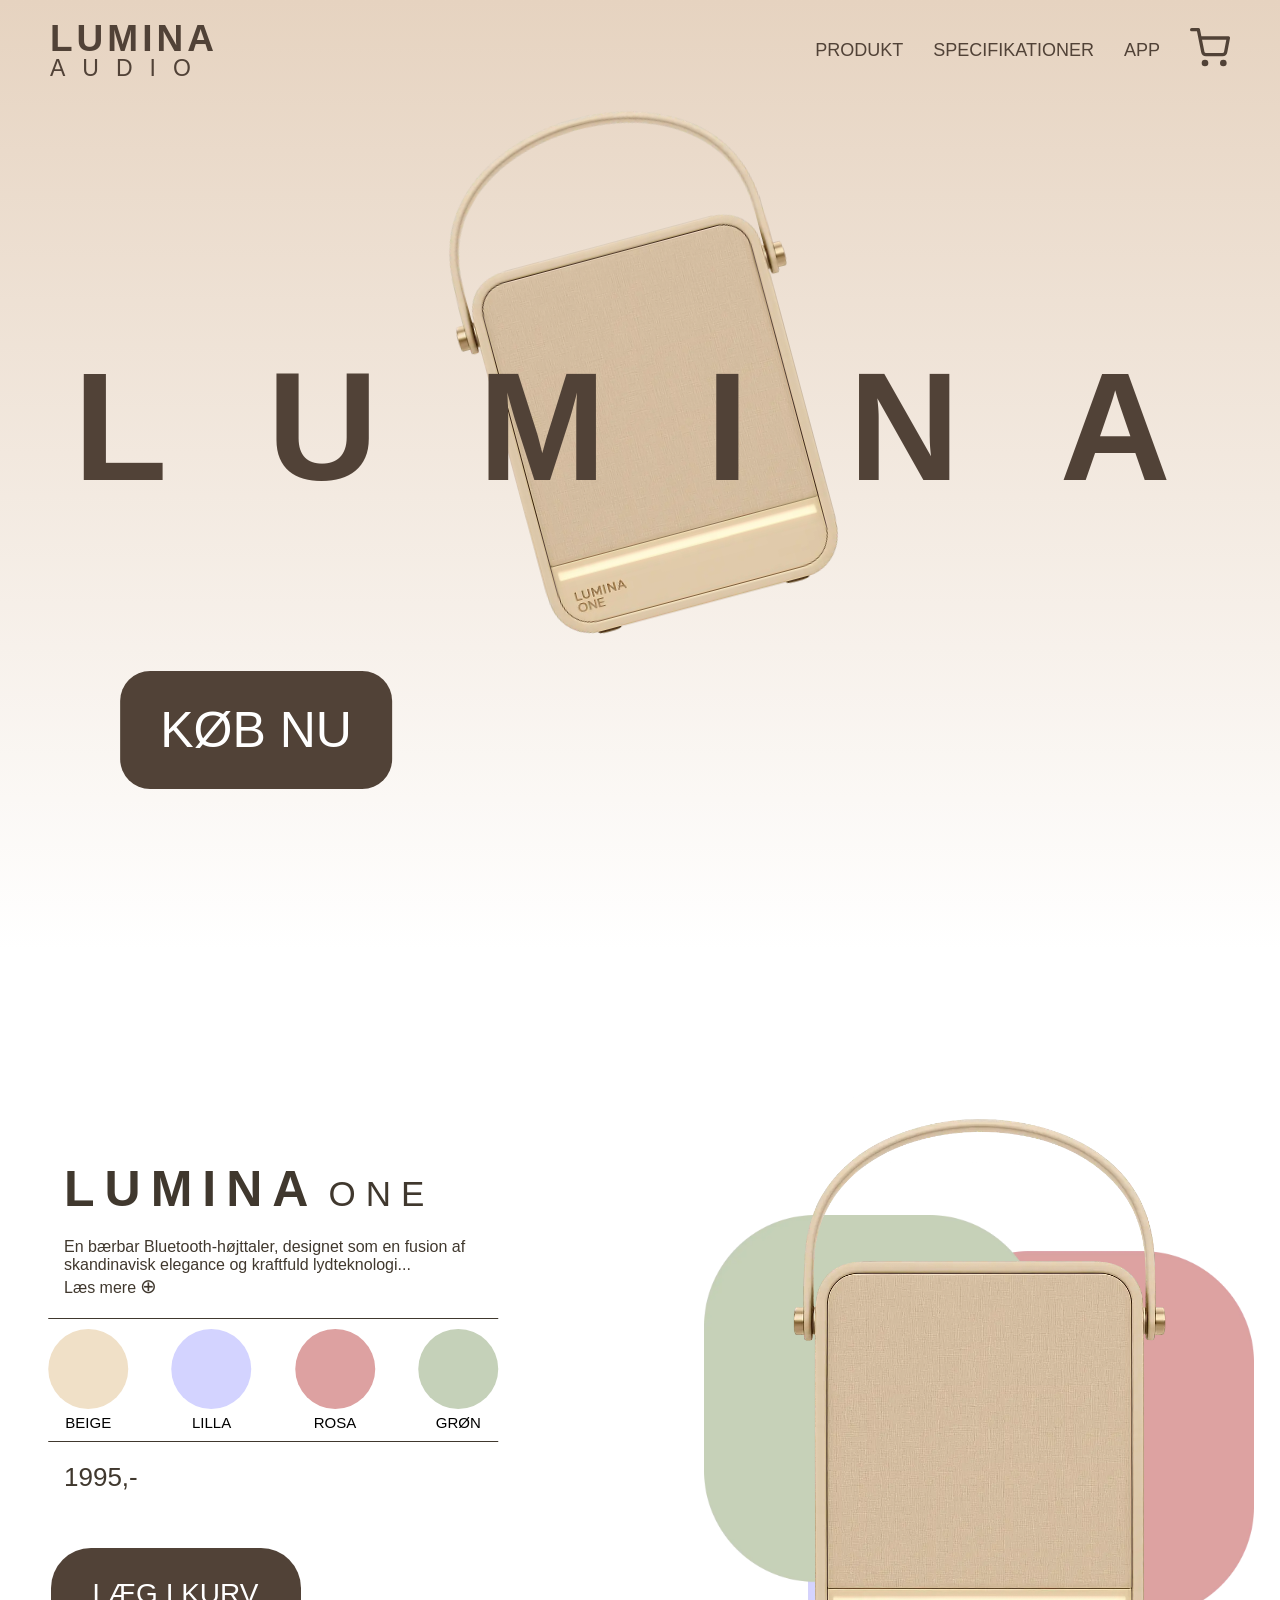
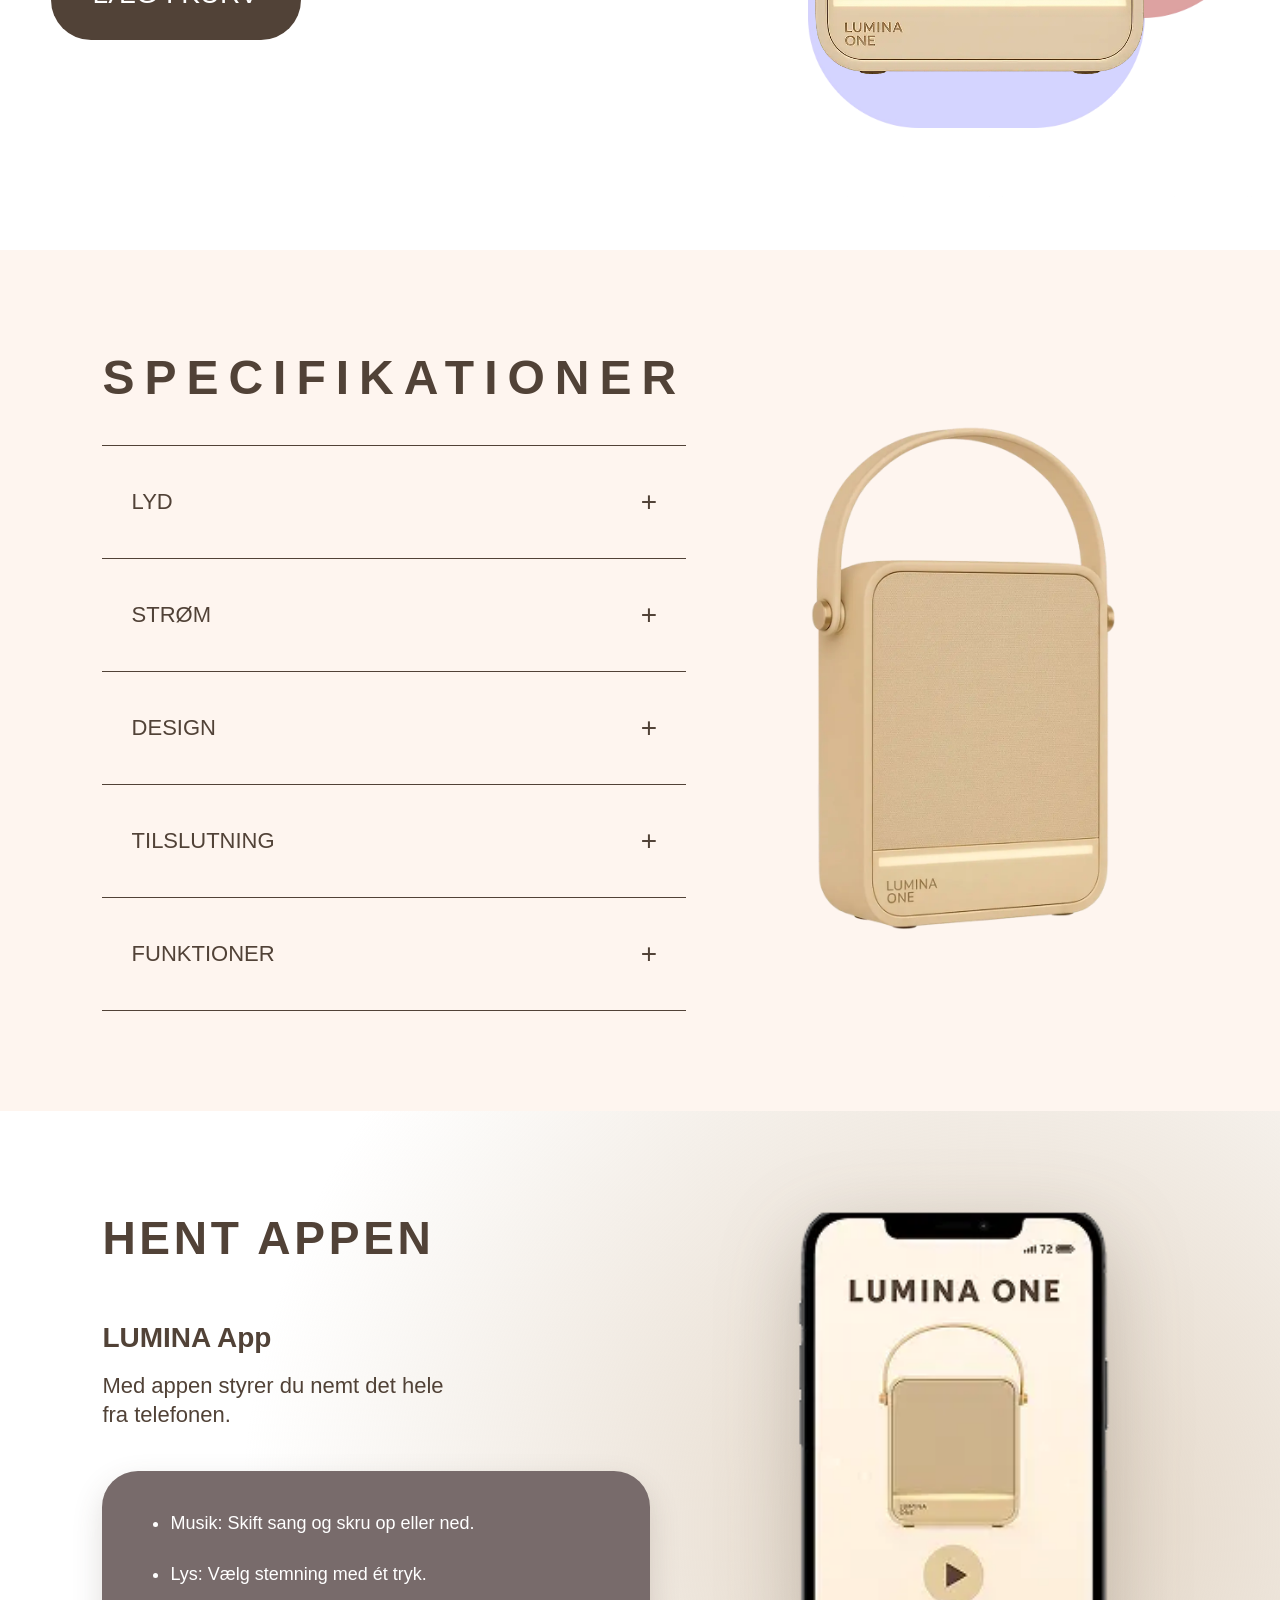
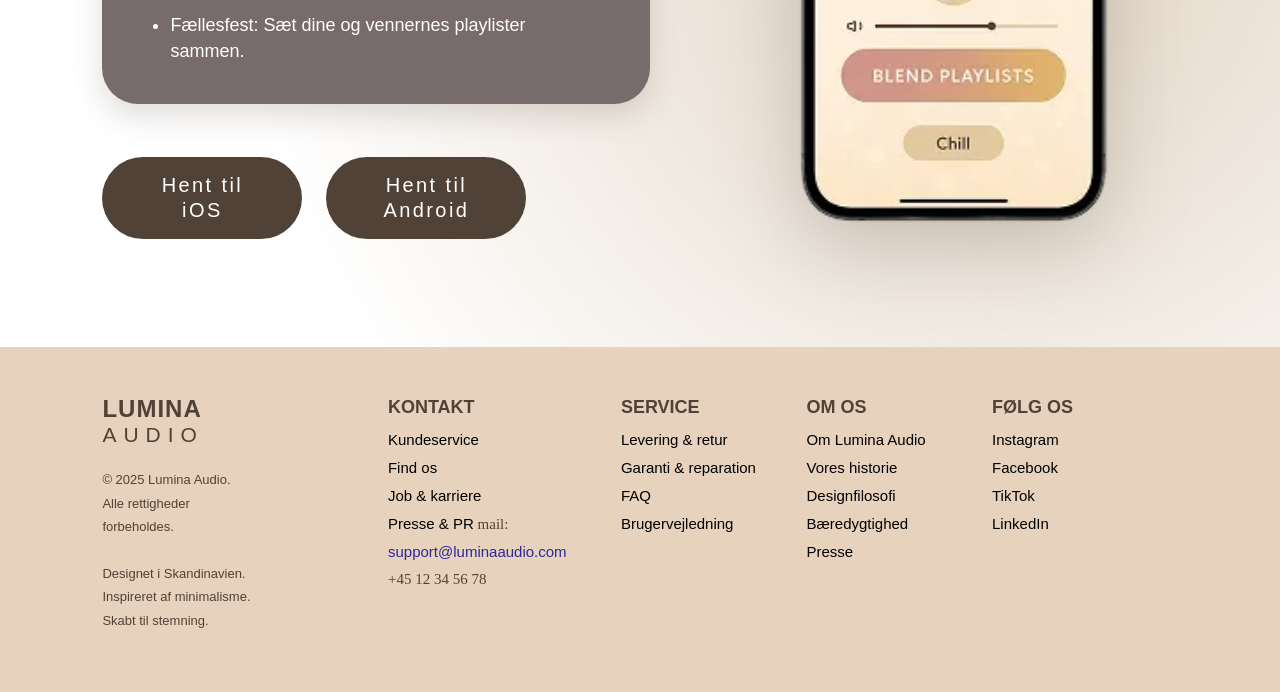
==== commit 0348293a: "21. commit - stylet footer til desktop - Tilpasset footeren til desktop med afstand og placering af " ====
--- a/index.html
+++ b/index.html
@@ -237,7 +237,7 @@
             </p>
           </td>
           <td class="col">
-            <details>
+            <details open>
               <summary>KONTAKT</summary>
               <p>
                 <a href="#">Kundeservice</a><br />
@@ -253,7 +253,7 @@
             </details>
           </td>
           <td class="col">
-            <details>
+            <details open>
               <summary>SERVICE</summary>
               <p>
                 <a href="#">Levering & retur</a><br />
@@ -264,7 +264,7 @@
             </details>
           </td>
           <td class="col">
-            <details>
+            <details open>
               <summary>OM OS</summary>
               <p>
                 <a href="#">Om Lumina Audio</a><br />
@@ -276,7 +276,7 @@
             </details>
           </td>
           <td class="col">
-            <details>
+            <details open>
               <summary>FØLG OS</summary>
               <p>
                 <a href="#">Instagram</a><br />
--- a/css/style.css
+++ b/css/style.css
@@ -699,6 +699,80 @@
         outline-offset: 3px;
     }
 
+
+    /* Footer */
+    footer {
+        padding: 50px 8%;
+        min-height: 30vh;
+    }
+
+    footer table {
+        width: 100%;
+    }
+
+    footer .col {
+        vertical-align: top;
+        padding-right: 30px;
+        width: 15%;
+    }
+
+
+    footer details {
+        display: block;
+    }
+
+    footer summary {
+        cursor: pointer;
+    }
+
+    footer details p {
+        display: block;
+        margin: 0;
+        font-size: 15px;
+        line-height: 1.8;
+    }
+
+    footer summary::after {
+        content: none;
+    }
+
+    footer summary {
+        font-family: var(--overskrift-font);
+        font-size: 18px;
+        font-weight: 600;
+        margin-bottom: 8px;
+        list-style: none;
+        cursor: default;
+        pointer-events: none;
+    }
+
+    footer summary::-webkit-details-marker {
+        display: none;
+    }
+
+    footer summary::after {
+        content: "";
+    }
+
+    footer details p {
+        margin: 0;
+        font-size: 15px;
+    }
+
+    footer a {
+        line-height: 1.8;
+        font-size: 15px;
+    }
+
+    footer .col:nth-child(2) {
+        padding-left: 100px;
+    }
+    footer .col:first-child {
+        vertical-align: top;
+        transform: translateY(-10px);
+    }
+    
+
 }
 
 
